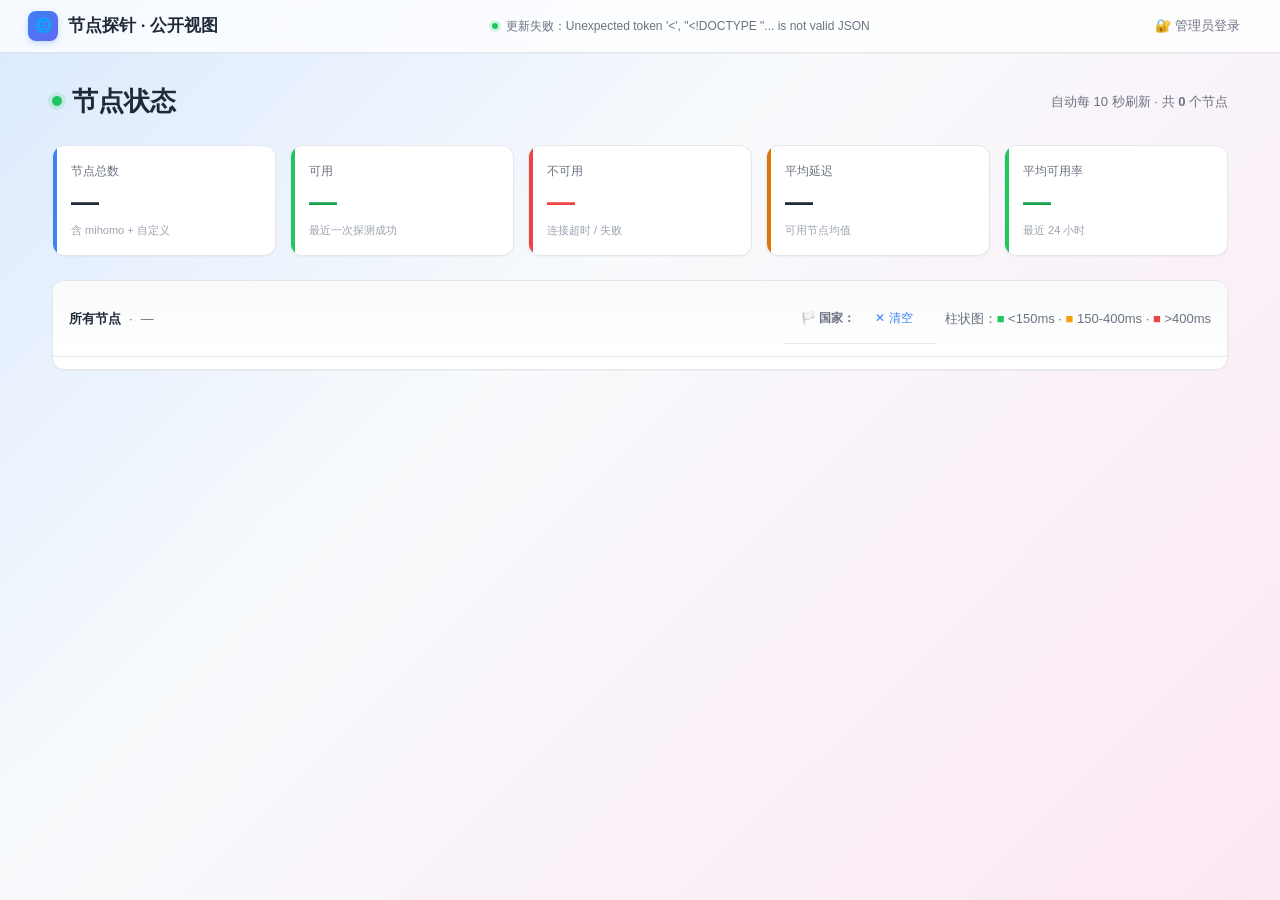
==== backend/static/index.html @ 4c50fe0b "Initial commit: 节点探针 Dashboard v0.1.0 基于 daitcl/mihomo 的 External Controller API 构建的节点稳定性持续 探测 + 历史聚" ====
<!DOCTYPE html>
<html lang="zh">
<head>
  <meta charset="UTF-8">
  <meta name="viewport" content="width=device-width, initial-scale=1.0">
  <title>节点探针 · 公开视图</title>
  <link rel="stylesheet" href="styles.css">
  <style>
    /* ====== 顶部条健康点 ====== */
    .health-dot {
      display: inline-block; width: 10px; height: 10px;
      border-radius: 50%; background: var(--green);
      box-shadow: 0 0 0 4px rgba(34,197,94,.15);
      animation: pulse 2s ease-in-out infinite;
      margin-right: 8px; vertical-align: middle;
    }
    @keyframes pulse {
      0%, 100% { box-shadow: 0 0 0 4px rgba(34,197,94,.15); }
      50% { box-shadow: 0 0 0 8px rgba(34,197,94,.05); }
    }

    /* ====== 主容器 ====== */
    .probe-page {
      max-width: 1240px; margin: 0 auto; padding: 0 32px 48px;
    }

    .page-hero {
      display: flex; align-items: baseline; justify-content: space-between;
      padding: 28px 0 16px; gap: 16px;
    }
    .page-hero h1 {
      margin: 0; font-size: 26px; font-weight: 700; color: var(--text);
      display: flex; align-items: center; gap: 10px;
    }
    .page-hero h1 .health-dot { margin: 0; }
    .page-hero .meta { color: var(--muted); font-size: 13px; }

    /* ====== 统计区 ====== */
    .probe-stats {
      display: grid;
      grid-template-columns: repeat(5, 1fr);
      gap: 14px; margin: 8px 0 24px;
    }
    .probe-stat {
      background: var(--panel);
      border: 1px solid var(--border);
      border-radius: 12px; padding: 16px 18px;
      box-shadow: var(--shadow-sm);
      position: relative; overflow: hidden;
    }
    .probe-stat::before {
      content: ''; position: absolute; left: 0; top: 0; bottom: 0;
      width: 4px; background: var(--blue);
    }
    .probe-stat.good::before { background: var(--green); }
    .probe-stat.bad::before  { background: var(--red); }
    .probe-stat.warn::before { background: var(--yellow); }
    .probe-stat .label {
      color: var(--muted); font-size: 12px; margin-bottom: 6px;
    }
    .probe-stat .value {
      font-size: 28px; font-weight: 700; color: var(--text);
      font-variant-numeric: tabular-nums; line-height: 1.1;
    }
    .probe-stat .value.good { color: var(--green-2); }
    .probe-stat .value.bad  { color: var(--red); }
    .probe-stat .value.warn { color: var(--yellow-2); }
    .probe-stat .sub {
      color: var(--muted-2); font-size: 11px; margin-top: 4px;
    }

    /* ====== 节点列表 ====== */
    .probe-card {
      background: var(--panel);
      border: 1px solid var(--border);
      border-radius: 12px;
      box-shadow: var(--shadow-sm);
      overflow: hidden;
    }
    .probe-toolbar {
      display: flex; align-items: center; gap: 8px;
      padding: 12px 16px;
      border-bottom: 1px solid var(--border);
      background: linear-gradient(180deg, #f9fafb 0%, #ffffff 100%);
      font-size: 13px; color: var(--muted);
    }
    .probe-toolbar strong { color: var(--text); font-weight: 600; }
    .probe-toolbar .spacer { flex: 1; }

    .probe-list-rows {
      padding: 6px;
    }

    .probe-row {
      display: flex; align-items: center; gap: 14px;
      padding: 12px 14px;
      border-radius: 8px;
      margin-bottom: 4px;
      transition: background .15s, transform .15s;
      cursor: default;
    }
    .probe-row:hover { background: #f9fafb; }
    .probe-row:last-child { margin-bottom: 0; }

    .probe-row .name-cell {
      flex: 0 0 320px; min-width: 0;
      display: flex; flex-direction: column; gap: 2px;
    }
    .probe-row .name-cell .main {
      font-size: 14px; font-weight: 600; color: var(--text);
      white-space: nowrap; overflow: hidden; text-overflow: ellipsis;
    }
    .probe-row .name-cell .sub {
      font-size: 11px; color: var(--muted);
      white-space: nowrap; overflow: hidden; text-overflow: ellipsis;
    }
    .probe-row .name-cell .sub .avail {
      color: var(--green-2); font-weight: 600;
    }
    .probe-row .name-cell .sub .avail.low {
      color: var(--red); font-weight: 600;
    }
    .probe-row .name-cell .sub .src {
      color: var(--blue-2);
    }

    .probe-row .type-chip {
      flex: 0 0 auto;
      padding: 2px 10px; border-radius: 10px;
      font-size: 11px; font-weight: 700;
      letter-spacing: .3px;
      background: var(--blue-light); color: var(--blue-2);
    }
    .probe-row .type-chip.proto-direct    { background: #f3f4f6; color: #374151; }
    .probe-row .type-chip.proto-anytls    { background: #cffafe; color: #155e75; }
    .probe-row .type-chip.proto-trojan   { background: #fed7aa; color: #c2410c; }
    .probe-row .type-chip.proto-vless    { background: #dbeafe; color: #1d4ed8; }
    .probe-row .type-chip.proto-vmess    { background: #fce7f3; color: #be185d; }
    .probe-row .type-chip.proto-ss       { background: #ede9fe; color: #6d28d9; }
    .probe-row .type-chip.proto-hysteria2{ background: #d1fae5; color: #047857; }

    .probe-row .bars {
      flex: 1; min-width: 200px; max-width: 380px;
      display: flex; align-items: center; gap: 2px;
      height: 32px;
    }
    .probe-row .bar {
      width: 5px; min-height: 3px; border-radius: 1px;
      transition: background .2s;
    }
    .probe-row .bar.good    { background: #22c55e; }
    .probe-row .bar.warn    { background: #f59e0b; }
    .probe-row .bar.bad     { background: #ef4444; }
    .probe-row .bar.unknown { background: #d1d5db; }
    .probe-row .bar.miss    { background: transparent; border: 1px dashed #e5e7eb; }

    .probe-row .delay {
      flex: 0 0 110px;
      font-size: 22px; font-weight: 700; text-align: right;
      font-variant-numeric: tabular-nums;
    }
    .probe-row .delay.good { color: var(--green-2); }
    .probe-row .delay.warn { color: #f59e0b; }
    .probe-row .delay.bad  { color: var(--red); }
    .probe-row .delay.muted { color: var(--muted); font-size: 14px; }

    /* ===== 国家筛选（全部展开式） ===== */
    .country-filter {
      display: flex; flex-wrap: wrap; align-items: center; gap: 8px;
      padding: 12px 16px;
      border-bottom: 1px solid var(--border);
      background: linear-gradient(180deg, #f9fafb 0%, #ffffff 100%);
    }
    .country-filter .label {
      color: var(--muted); font-size: 12px; font-weight: 600;
      margin-right: 4px;
    }
    .country-filter .clear {
      color: var(--blue); font-size: 12px; cursor: pointer;
      padding: 4px 8px; border-radius: 6px;
    }
    .country-filter .clear:hover { background: var(--blue-light); }
    .country-chip {
      display: inline-flex; align-items: center; gap: 6px;
      padding: 5px 12px; border-radius: 16px;
      background: var(--panel); border: 1px solid var(--border);
      cursor: pointer; font-size: 13px; color: var(--text);
      transition: all .12s; user-select: none;
    }
    .country-chip:hover { border-color: var(--blue); }
    .country-chip.selected {
      background: var(--blue); color: #fff; border-color: var(--blue);
      font-weight: 600;
    }
    .country-chip .check {
      width: 14px; height: 14px; border-radius: 50%;
      border: 2px solid var(--border-strong);
      display: flex; align-items: center; justify-content: center;
      font-size: 9px; color: transparent;
      transition: all .12s;
    }
    .country-chip.selected .check {
      border-color: #fff; background: rgba(255,255,255,.25); color: #fff;
    }
    .country-chip .count {
      background: rgba(0,0,0,.06); border-radius: 10px;
      padding: 0 6px; font-size: 11px; font-weight: 600;
      line-height: 16px; min-width: 18px; text-align: center;
    }
    .country-chip.selected .count {
      background: rgba(255,255,255,.25); color: #fff;
    }
  </style>
</head>
<body>
  <header class="topbar">
    <h1><span class="logo">🌐</span>节点探针 · 公开视图</h1>
    <div class="meta">
      <span class="live-dot"></span>
      <span id="lastUpdate">—</span>
    </div>
    <nav>
      <a href="/admin/login">🔐 管理员登录</a>
    </nav>
  </header>

  <div class="probe-page">
    <div class="page-hero">
      <h1><span class="health-dot"></span>节点状态</h1>
      <div class="meta">
        自动每 10 秒刷新 · 共 <strong id="totalCount">0</strong> 个节点
      </div>
    </div>

    <section class="probe-stats">
      <div class="probe-stat"><div class="label">节点总数</div><div class="value" id="statTotal">—</div><div class="sub">含 mihomo + 自定义</div></div>
      <div class="probe-stat good"><div class="label">可用</div><div class="value good" id="statUp">—</div><div class="sub">最近一次探测成功</div></div>
      <div class="probe-stat bad"><div class="label">不可用</div><div class="value bad" id="statDown">—</div><div class="sub">连接超时 / 失败</div></div>
      <div class="probe-stat warn"><div class="label">平均延迟</div><div class="value" id="statAvg">—</div><div class="sub">可用节点均值</div></div>
      <div class="probe-stat good"><div class="label">平均可用率</div><div class="value good" id="statAvail">—</div><div class="sub">最近 24 小时</div></div>
    </section>

    <div class="probe-card">
      <div class="probe-toolbar">
        <strong>所有节点</strong>
        <span>·</span>
        <span id="probeToolbarMeta">—</span>
        <span class="spacer"></span>
        <div class="country-filter" id="countryFilter">
          <span class="label">🏳️ 国家：</span>
          <span class="clear" id="countryClear">✕ 清空</span>
          <!-- chip 列表由 JS 渲染 -->
        </div>
        <span class="meta" id="probeLegend">柱状图：<span style="color:#22c55e">■</span> &lt;150ms · <span style="color:#f59e0b">■</span> 150-400ms · <span style="color:#ef4444">■</span> &gt;400ms</span>
      </div>
      <div class="probe-list-rows" id="probeList">
        <!-- 动态渲染 -->
      </div>
    </div>
  </div>

  <script src="app.js"></script>
  <script>
    function escapeHtml(s) {
      return String(s ?? "").replace(/[&<>"]/g, ch => ({"&":"&amp;","<":"&lt;",">":"&gt;","\"":"&quot;"}[ch]));
    }

    // ISO 3166-1 alpha-2 → Unicode flag emoji（🇭🇰 香港、🇯🇵 日本 等）
    function flagForCountry(code) {
      if (!code || code.length !== 2) return null;
      const A = 0x1F1E6;
      const a = 'A'.charCodeAt(0);
      const c0 = code.charCodeAt(0);
      const c1 = code.charCodeAt(1);
      if (c0 < 65 || c0 > 90 || c1 < 65 || c1 > 90) return null;
      return String.fromCodePoint(A + c0 - a, A + c1 - a);
    }
    // 检测节点名开头是否已经有 flag（Regional Indicator Symbol 对）
    function hasLeadingFlag(name) {
      if (!name) return false;
      return /^[\u{1F1E6}-\u{1F1FF}]{2}/u.test(name);
    }
    // 节点名前补国旗：已有 emoji 不重复，无就用 country
    function prependFlag(name, country) {
      if (hasLeadingFlag(name)) return name;
      const f = flagForCountry(country);
      return f ? `${f} ${name}` : name;
    }

    // 根据延迟返回颜色类
    function delayColor(ms) {
      if (ms == null) return 'muted';
      if (ms < 150) return 'good';
      if (ms < 400) return 'warn';
      return 'bad';
    }

    function colorForBar(ms) {
      if (ms == null) return 'unknown';
      if (ms < 150) return 'good';
      if (ms < 400) return 'warn';
      return 'bad';
    }

    // 高度按延迟动态：把 0~1500ms 映射到 4~32px
    function heightForBar(ms) {
      if (ms == null) return 4;
      const max = 1500;
      const pct = Math.min(ms, max) / max;
      return Math.max(4, Math.round(4 + pct * 28));
    }

    function renderBars(delays) {
      // 固定 30 根柱子，没有数据用 miss 表示
      const slots = 30;
      const recent = (delays || []).slice(-slots);
      const padLeft = slots - recent.length;
      const html = [];
      for (let i = 0; i < padLeft; i++) {
        html.push(`<span class="bar miss" style="height:4px"></span>`);
      }
      for (const d of recent) {
        const cls = colorForBar(d);
        const h = heightForBar(d);
        html.push(`<span class="bar ${cls}" style="height:${h}px" title="${d}ms"></span>`);
      }
      return html.join('');
    }

    function renderProbeRow(p) {
      const c = delayColor(p.delay);
      const probeSource = p.source === 'custom' ? '自定义' : 'master';
      const a = p.availability_24h;
      let availHtml = '未探测';
      if (a != null) {
        const pct = (a * 100).toFixed(0);
        const cls = a >= 0.9 ? 'avail' : a >= 0.5 ? '' : 'avail low';
        availHtml = `<span class="${cls}">可用率 ${pct}%</span>`;
      }
      const typeClass = `proto-${(p.type || 'other').toLowerCase()}`;
      const delayText = p.delay != null ? `${p.delay} ms` : '—';
      const displayName = prependFlag(p.name, p.country);
      return `
        <div class="probe-row">
          <div class="name-cell">
            <div class="main">${escapeHtml(displayName)}</div>
            <div class="sub"><span class="src">${escapeHtml(probeSource)}</span> · ${availHtml}</div>
          </div>
          <span class="type-chip ${typeClass}">${escapeHtml((p.type || '—').toLowerCase())}</span>
          <div class="bars">${renderBars(p.recent_delays || [])}</div>
          <div class="delay ${c}">${delayText}</div>
        </div>
      `;
    }

    // ===== 国家代码 → 中文名 + 旗帜 =====
    const COUNTRY_DISPLAY = {
      HK: '🇭🇰 香港', JP: '🇯🇵 日本', US: '🇺🇸 美国', SG: '🇸🇬 新加坡',
      TW: '🇹🇼 台湾', KR: '🇰🇷 韩国', GB: '🇬🇧 英国', DE: '🇩🇪 德国',
      AU: '🇦🇺 澳大利亚', CA: '🇨🇦 加拿大', RU: '🇷🇺 俄罗斯', IN: '🇮🇳 印度',
      BR: '🇧🇷 巴西', MY: '🇲🇾 马来西亚', TH: '🇹🇭 泰国', VN: '🇻🇳 越南',
      PH: '🇵🇭 菲律宾', ID: '🇮🇩 印尼', TR: '🇹🇷 土耳其', AE: '🇦🇪 阿联酋',
      FR: '🇫🇷 法国', IT: '🇮🇹 意大利', ES: '🇪🇸 西班牙', NL: '🇳🇱 荷兰',
      CN: '🇨🇳 中国',
    };
    let selectedCountries = new Set();
    let lastItems = [];

    function renderCountryChips() {
      const counts = {};
      lastItems.forEach(x => { if (x.country) counts[x.country] = (counts[x.country] || 0) + 1; });
      const sorted = Object.keys(counts).sort((a, b) => counts[b] - counts[a]);
      const el = document.getElementById('countryFilter');
      // 保留 label + clear
      el.innerHTML = '<span class="label">🏳️ 国家：</span>' +
        '<span class="clear" id="countryClear">✕ 清空</span>' +
        sorted.map(c => {
          const label = COUNTRY_DISPLAY[c] || c;
          const on = selectedCountries.has(c);
          return `<span class="country-chip ${on ? 'selected' : ''}" data-code="${escapeHtml(c)}">
            <span class="check">✓</span>
            <span>${label}</span>
            <span class="count">${counts[c]}</span>
          </span>`;
        }).join('');
      el.querySelectorAll('.country-chip').forEach(chip => {
        chip.onclick = () => {
          const code = chip.dataset.code;
          if (selectedCountries.has(code)) selectedCountries.delete(code);
          else selectedCountries.add(code);
          renderCountryChips();
          applyFilter();
        };
      });
      el.querySelector('#countryClear').onclick = () => {
        selectedCountries.clear();
        renderCountryChips();
        applyFilter();
      };
    }

    function applyFilter() {
      const items = selectedCountries.size > 0
        ? lastItems.filter(x => selectedCountries.has(x.country))
        : lastItems;
      renderStats(items);
      renderList(items);
      // 更新工具栏副标题
      const up = items.filter(x => x.status === 'up').length;
      const down = items.length - up;
      const probeOk = items.filter(x => x.recent_delays && x.recent_delays.length).length;
      document.getElementById('probeToolbarMeta').textContent =
        `${up} 可用 · ${down} 不可用 · ${probeOk} 正在被探针`;
    }

    function renderStats(items) {
      const total = items.length;
      const up = items.filter(x => x.status === 'up').length;
      const down = total - up;
      const delays = items.filter(x => x.delay != null).map(x => x.delay);
      const avg = delays.length ? Math.round(delays.reduce((a,b)=>a+b,0) / delays.length) : 0;
      const availItems = items.filter(x => x.availability_24h != null);
      const avgAvail = availItems.length
        ? (availItems.reduce((s,x) => s + x.availability_24h, 0) / availItems.length * 100).toFixed(0) + '%'
        : '—';
      document.getElementById('statTotal').textContent = total;
      document.getElementById('statUp').textContent = up;
      document.getElementById('statDown').textContent = down;
      document.getElementById('statAvg').textContent = avg ? avg + ' ms' : '—';
      document.getElementById('statAvail').textContent = avgAvail;
    }

    function renderList(items) {
      const sorted = items.slice().sort((a, b) => {
        if (a.delay == null && b.delay == null) return 0;
        if (a.delay == null) return 1;
        if (b.delay == null) return -1;
        return a.delay - b.delay;
      });
      document.getElementById('probeList').innerHTML = sorted.map(renderProbeRow).join('');
    }

    async function tick() {
      try {
        const items = await fetch('/api/public/proxies').then(r => r.json());
        lastItems = items;
        renderCountryChips();
        applyFilter();
        document.getElementById('totalCount').textContent = items.length;
        document.getElementById('lastUpdate').textContent =
          '更新于 ' + new Date().toLocaleTimeString();
      } catch (e) {
        console.error(e);
        document.getElementById('lastUpdate').textContent = '更新失败：' + e.message;
      }
    }

    tick();
    setInterval(tick, 10_000);
  </script>
</body>
</html>
---- backend/static/styles.css ----
/* ============================================================
   浅色主题 (参考 v2board/sspanel 风格)
   ============================================================ */
:root {
  --bg: #f5f7fa;
  --bg-gradient: linear-gradient(135deg, #dbeafe 0%, #f8fafc 40%, #fce7f3 100%);
  --panel: #ffffff;
  --panel-2: #f9fafb;
  --panel-3: #f3f4f6;
  --border: #e5e7eb;
  --border-strong: #d1d5db;
  --text: #1f2937;
  --text-2: #374151;
  --muted: #6b7280;
  --muted-2: #9ca3af;
  --blue: #3b82f6;
  --blue-2: #2563eb;
  --blue-light: #dbeafe;
  --green: #22c55e;
  --green-2: #16a34a;
  --green-light: #d1fae5;
  --red: #ef4444;
  --red-2: #dc2626;
  --red-light: #fee2e2;
  --yellow: #d97706;
  --yellow-2: #b45309;
  --yellow-light: #fef3c7;
  --purple: #8b5cf6;
  --purple-light: #ede9fe;
  --orange: #f97316;
  --orange-light: #fed7aa;
  --shadow-sm: 0 1px 2px rgba(0,0,0,.04);
  --shadow: 0 4px 12px rgba(15, 23, 42, .06);
  --shadow-lg: 0 10px 30px rgba(15, 23, 42, .10);
}

* { box-sizing: border-box; }
html, body {
  margin: 0; padding: 0;
  font-family: -apple-system, BlinkMacSystemFont, "Segoe UI", "PingFang SC", "Microsoft YaHei", sans-serif;
  background: var(--bg-gradient);
  background-attachment: fixed;
  color: var(--text);
  font-size: 14px;
  line-height: 1.55;
}

a { color: var(--blue); text-decoration: none; }
a:hover { text-decoration: underline; }

/* ===== 顶部条（美化） ===== */
header.topbar {
  display: flex; align-items: center; justify-content: space-between;
  padding: 10px 28px; gap: 16px;
  background: rgba(255,255,255,.75);
  border-bottom: 1px solid var(--border);
  backdrop-filter: blur(20px); -webkit-backdrop-filter: blur(20px);
  box-shadow: 0 1px 0 rgba(15, 23, 42, .04);
  position: sticky; top: 0; z-index: 50;
}
header.topbar h1 {
  margin: 0; font-size: 17px; font-weight: 600; color: var(--text);
  display: flex; align-items: center; gap: 10px;
}
header.topbar h1 .logo {
  display: inline-flex; align-items: center; justify-content: center;
  width: 30px; height: 30px; border-radius: 8px;
  background: linear-gradient(135deg, #3b82f6, #6366f1);
  color: #fff; font-size: 14px;
  box-shadow: 0 2px 6px rgba(59,130,246,.3);
}
header.topbar .meta {
  color: var(--muted); font-size: 12px;
  display: flex; align-items: center; gap: 8px;
}
header.topbar .meta .live-dot {
  width: 6px; height: 6px; border-radius: 50%;
  background: var(--green);
  box-shadow: 0 0 0 3px rgba(34,197,94,.18);
  animation: pulse 2s ease-in-out infinite;
}
header.topbar nav {
  display: flex; gap: 4px; align-items: center;
}
header.topbar nav a {
  display: inline-flex; align-items: center; gap: 6px;
  padding: 6px 12px; border-radius: 8px;
  color: var(--muted); font-size: 13px; font-weight: 500;
  text-decoration: none !important;
  transition: all .15s;
}
header.topbar nav a:hover {
  background: var(--blue-light);
  color: var(--blue-2);
}
header.topbar nav a.logout {
  color: var(--red);
}
header.topbar nav a.logout:hover {
  background: var(--red-light);
  color: var(--red-2);
}
header.topbar nav .divider {
  width: 1px; height: 18px; background: var(--border);
  margin: 0 4px;
}

/* ===== 页面标题区 ===== */
.page-header {
  padding: 24px 32px 0;
}
.page-header h1 {
  font-size: 28px; font-weight: 700; margin: 0 0 6px;
  color: var(--text);
}
.page-header .desc {
  margin: 0; color: var(--muted); font-size: 14px;
}

/* ===== 折叠面板 ===== */
details.panel {
  background: var(--panel);
  border: 1px solid var(--border);
  border-radius: 10px;
  margin: 16px 32px;
  box-shadow: var(--shadow-sm);
}
details.panel > summary {
  list-style: none;
  cursor: pointer;
  padding: 14px 20px;
  font-size: 15px; font-weight: 600; color: var(--text);
  display: flex; align-items: center; justify-content: space-between;
  user-select: none;
}
details.panel > summary::-webkit-details-marker { display: none; }
details.panel > summary::after {
  content: "▾"; color: var(--muted); transition: transform .2s;
}
details.panel[open] > summary::after { transform: rotate(180deg); }
details.panel > .panel-body { padding: 4px 20px 20px; }

/* ===== Tab 切换 ===== */
.tabs {
  display: flex; gap: 8px; margin-bottom: 16px;
  border-bottom: 1px solid var(--border); padding-bottom: 0;
}
.tab {
  background: transparent; border: none; color: var(--muted);
  padding: 10px 18px; cursor: pointer;
  border-bottom: 2px solid transparent;
  font-size: 14px;
}
.tab:hover { color: var(--text); }
.tab.active {
  color: var(--blue); border-bottom-color: var(--blue);
  font-weight: 500;
}
.tab-pane { display: none; }
.tab-pane.active { display: block; }

/* ===== 统计卡片（浅色） ===== */
.stats {
  display: flex; gap: 12px; flex-wrap: wrap;
  margin: 16px 32px;
}
.stat {
  background: var(--panel); border: 1px solid var(--border);
  border-radius: 10px; padding: 14px 20px; min-width: 140px;
  box-shadow: var(--shadow-sm);
}
.stat .label { color: var(--muted); font-size: 12px; }
.stat .value { font-size: 24px; font-weight: 700; margin-top: 4px; color: var(--text); }
.stat .value.good { color: var(--green-2); }
.stat .value.warn { color: var(--yellow-2); }
.stat .value.bad { color: var(--red-2); }

/* ===== 按钮（美化） ===== */
.btn {
  display: inline-flex; align-items: center; gap: 6px;
  background: var(--panel); color: var(--text);
  border: 1px solid var(--border);
  border-radius: 8px; padding: 7px 14px;
  cursor: pointer; font-size: 13px; font-weight: 500;
  transition: all .15s;
  box-shadow: 0 1px 2px rgba(15,23,42,.04);
}
.btn:hover { border-color: var(--blue); color: var(--blue); box-shadow: 0 2px 8px rgba(59,130,246,.12); }
.btn:active { transform: translateY(1px); }
.btn .ico { font-size: 14px; line-height: 1; }

.btn.primary { background: linear-gradient(135deg, #3b82f6, #2563eb); color: #fff; border-color: transparent; box-shadow: 0 2px 6px rgba(59,130,246,.3); }
.btn.primary:hover { background: linear-gradient(135deg, #2563eb, #1d4ed8); color: #fff; box-shadow: 0 4px 12px rgba(59,130,246,.4); }

.btn.purple { background: linear-gradient(135deg, #8b5cf6, #7c3aed); color: #fff; border-color: transparent; box-shadow: 0 2px 6px rgba(139,92,246,.3); }
.btn.purple:hover { background: linear-gradient(135deg, #7c3aed, #6d28d9); color: #fff; box-shadow: 0 4px 12px rgba(139,92,246,.4); }

.btn.subtle { background: var(--panel-2); color: var(--muted); border-color: var(--border); box-shadow: none; }
.btn.subtle:hover { color: var(--text); border-color: var(--border-strong); background: var(--panel); box-shadow: 0 2px 8px rgba(15,23,42,.08); }

.btn.success { background: linear-gradient(135deg, #10b981, #059669); color: #fff; border-color: transparent; box-shadow: 0 2px 6px rgba(16,185,129,.3); }
.btn.success:hover { background: linear-gradient(135deg, #059669, #047857); color: #fff; }

.btn.warn { background: linear-gradient(135deg, #f59e0b, #d97706); color: #fff; border-color: transparent; box-shadow: 0 2px 6px rgba(245,158,11,.3); }
.btn.warn:hover { background: linear-gradient(135deg, #d97706, #b45309); color: #fff; }

.btn.danger { background: linear-gradient(135deg, #ef4444, #dc2626); color: #fff; border-color: transparent; box-shadow: 0 2px 6px rgba(239,68,68,.3); }
.btn.danger:hover { background: linear-gradient(135deg, #dc2626, #b91c1c); color: #fff; box-shadow: 0 4px 12px rgba(239,68,68,.4); }

.btn.ghost { background: transparent; border: 1px solid transparent; color: var(--muted); box-shadow: none; }
.btn.ghost:hover { color: var(--blue); box-shadow: none; }

/* ===== 表单 ===== */
.form-row { margin-bottom: 14px; }
.form-row label {
  display: block; margin-bottom: 6px;
  color: var(--text-2); font-size: 13px; font-weight: 500;
}
.form-row input[type=text],
.form-row input[type=number],
.form-row input[type=time],
.form-row input[type=password],
.form-row textarea,
.form-row select {
  width: 100%; padding: 9px 12px;
  background: var(--panel); color: var(--text);
  border: 1px solid var(--border); border-radius: 8px;
  outline: none; font-size: 13px; font-family: inherit;
  transition: border-color .15s, box-shadow .15s, background .15s;
}
.form-row input:hover, .form-row textarea:hover, .form-row select:hover { border-color: var(--border-strong); }
.form-row input:focus, .form-row textarea:focus, .form-row select:focus {
  border-color: var(--blue); box-shadow: 0 0 0 3px rgba(59,130,246,.12);
  background: #fff;
}
.form-row textarea { resize: vertical; min-height: 70px; }
.form-row .help { color: var(--muted); font-size: 12px; margin-top: 4px; }

/* 启用开关（精致版） */
/* ===== 开关行（一行：开关 + label） ===== */
.switch-row {
  display: flex; align-items: center; gap: 10px;
  padding: 8px 0; font-size: 13px; color: var(--text-2);
}
.switch-row label { cursor: pointer; user-select: none; margin: 0; }

/* ===== 开关卡片（蓝底突出） ===== */
.switch-card {
  display: flex; align-items: center; justify-content: space-between;
  padding: 14px 16px; background: linear-gradient(135deg, #dbeafe 0%, #eff6ff 100%);
  border: 1px solid #bfdbfe;
  border-radius: 10px; margin: 8px 0;
}
.switch-card-title { font-weight: 600; color: var(--text); font-size: 14px; }
.switch-card-help { color: var(--muted); font-size: 12px; margin-top: 2px; }

input[type=checkbox] {
  appearance: none; -webkit-appearance: none;
  display: inline-block !important;
  width: 40px !important; height: 22px;
  flex: 0 0 40px;
  background: var(--panel-3); border-radius: 11px;
  position: relative; cursor: pointer; transition: background .2s;
  margin: 0; vertical-align: middle;
}
input[type=checkbox]::after {
  content: ''; position: absolute;
  width: 18px; height: 18px; border-radius: 50%;
  background: #fff; top: 2px; left: 2px;
  transition: left .2s;
  box-shadow: 0 1px 3px rgba(0,0,0,.25);
}
input[type=checkbox]:checked {
  background: linear-gradient(135deg, #3b82f6, #2563eb);
  box-shadow: 0 2px 6px rgba(59,130,246,.3);
}
input[type=checkbox]:checked::after {
  left: 20px;
}
/* 让启用类 label 横排 */
.form-row.switch {
  display: flex; align-items: center; gap: 12px; padding: 4px 0;
}
.form-row.switch label {
  margin-bottom: 0; cursor: pointer; user-select: none;
}

/* ===== 折叠警告条 ===== */
.warning-bar {
  background: var(--red-light); color: var(--red-2);
  padding: 10px 32px; border-radius: 0;
  border-top: 1px solid #fecaca;
  border-bottom: 1px solid #fecaca;
  font-size: 13px; margin: 12px 0 0;
}

/* ===== 操作图标（已移除区块，样式保留以备复用） ===== */
.op-grid { display: none; }

/* ===== 节点列表头 ===== */
.node-list-header {
  margin: 0;
  padding: 16px 32px 0;
  display: flex; align-items: center; justify-content: space-between; gap: 16px;
  flex-wrap: wrap;
}
.node-list-header h2 { margin: 0; font-size: 16px; font-weight: 600; }
.node-list-header .range { color: var(--muted); font-size: 13px; }

/* ===== 筛选区（tab 按钮组） ===== */
.filter-section {
  margin: 12px 32px 0;
  display: flex; flex-direction: column; gap: 12px;
}
.filter-label { color: var(--text-2); font-size: 13px; font-weight: 500; }
.filter-tabs {
  display: flex; gap: 8px; flex-wrap: wrap;
}
.filter-tab {
  background: var(--panel); border: 1px solid var(--border);
  border-radius: 18px; padding: 5px 14px;
  font-size: 13px; cursor: pointer; color: var(--text);
  transition: all .15s;
}
.filter-tab:hover { border-color: var(--blue); }
.filter-tab.active {
  background: var(--blue); color: #fff; border-color: var(--blue);
}

/* ===== 警告条 + 操作图标（fluid 铺满） ===== */
.warning-bar {
  background: var(--red-light); color: var(--red-2);
  padding: 10px 32px; border-radius: 0;
  border-top: 1px solid #fecaca;
  border-bottom: 1px solid #fecaca;
  font-size: 13px; margin: 12px 0 0;
}
.op-grid {
  display: flex; flex-wrap: wrap; gap: 6px 24px;
  align-items: center;
  padding: 12px 32px;
  margin-bottom: 4px;
}
.op-item {
  display: inline-flex; align-items: center; gap: 8px;
  padding: 4px 8px; border-radius: 6px;
  background: transparent;
  text-decoration: none !important;
  font-size: 13px; line-height: 1.4;
  border: 1px solid transparent;
  transition: background .15s;
  white-space: nowrap;
}
.op-item:hover { background: var(--panel-2); }
.op-item .op-ico { font-size: 18px; line-height: 1; }
.op-item .op-text { color: var(--text-2); }
.op-item.orange .op-ico { color: var(--orange); }
.op-item.orange:hover .op-text { color: var(--orange); }
.op-item.purple .op-ico { color: var(--purple); }
.op-item.purple:hover .op-text { color: var(--purple); }
.op-item.blue .op-ico { color: var(--blue); }
.op-item.blue:hover .op-text { color: var(--blue); }
.op-item.green .op-ico { color: var(--green-2); }
.op-item.green:hover .op-text { color: var(--green-2); }
.op-item.red .op-ico { color: var(--red); }
.op-item.red:hover .op-text { color: var(--red); }

/* ===== 分页 ===== */
.pagination {
  margin: 12px 32px;
  display: flex; align-items: center; gap: 16px;
  color: var(--muted); font-size: 13px;
}
.pagination select {
  background: var(--panel); color: var(--text);
  border: 1px solid var(--border); border-radius: 6px;
  padding: 4px 8px; outline: none;
}
.pagination .pages { display: flex; gap: 4px; margin-left: auto; }
.pagination .pages button {
  background: var(--panel); border: 1px solid var(--border);
  border-radius: 6px; padding: 4px 10px; cursor: pointer;
  color: var(--text);
}
.pagination .pages button.active { background: var(--blue); color: #fff; border-color: var(--blue); }
.pagination .pages button:hover:not(.active) { border-color: var(--blue); color: var(--blue); }

/* ===== 图表 ===== */
.chart-wrap {
  margin: 16px 32px;
}
.chart-wrap > div {
  background: var(--panel); border: 1px solid var(--border);
  border-radius: 10px; padding: 16px; height: 280px;
  box-shadow: var(--shadow-sm);
}

/* ===== 浅色节点表格（铺满） ===== */
table.table-light {
  width: calc(100% - 64px); margin: 0 32px 32px;
  border-collapse: separate; border-spacing: 0;
  background: var(--panel); color: var(--text);
  border: 1px solid var(--border); border-radius: 10px;
  overflow: hidden; box-shadow: var(--shadow-sm);
}
table.table-light thead th {
  background: var(--panel-2); color: var(--muted);
  font-weight: 600; font-size: 12px; letter-spacing: .3px;
  padding: 10px 14px; text-align: left;
  border-bottom: 1px solid var(--border); white-space: nowrap;
}
table.table-light tbody td {
  padding: 10px 14px; border-bottom: 1px solid #f3f4f6;
  vertical-align: middle; color: var(--text);
}
table.table-light tbody tr:last-child td { border-bottom: none; }
table.table-light tbody tr:hover td { background: #f9fafb; cursor: pointer; }
table.table-light td.numeric { font-variant-numeric: tabular-nums; }

/* ===== 协议 chip ===== */
.proto-chip {
  display: inline-block; padding: 2px 10px; border-radius: 10px;
  font-size: 11px; font-weight: 700; letter-spacing: .5px;
  min-width: 50px; text-align: center;
}
.proto-vless       { background: var(--blue-light); color: var(--blue-2); }
.proto-vmess       { background: #fce7f3; color: #be185d; }
.proto-trojan      { background: var(--orange-light); color: var(--orange); }
.proto-ss          { background: var(--purple-light); color: var(--purple); }
.proto-hysteria2   { background: var(--green-light); color: var(--green-2); }
.proto-hy2         { background: var(--green-light); color: var(--green-2); }
.proto-anytls      { background: #cffafe; color: #155e75; }
.proto-snell       { background: var(--yellow-light); color: var(--yellow-2); }
.proto-tuic        { background: #cffafe; color: #155e75; }
.proto-direct      { background: var(--panel-3); color: var(--text-2); }
.proto-other       { background: var(--panel-3); color: var(--muted); }

/* ===== 状态圆点 ===== */
.status-dot {
  display: inline-block; width: 8px; height: 8px; border-radius: 50%;
  margin-right: 6px; vertical-align: middle;
}
.status-dot.up      { background: var(--green); box-shadow: 0 0 6px rgba(34,197,94,.5); }
.status-dot.down    { background: var(--red); box-shadow: 0 0 6px rgba(239,68,68,.5); }
.status-dot.unknown { background: var(--muted-2); }

/* ===== 拖拽手柄 / 操作图标按钮 ===== */
.drag-handle {
  color: #cbd5e1; cursor: grab; font-size: 14px;
  letter-spacing: -2px; user-select: none;
}
.drag-handle:hover { color: var(--muted); }

.icon-btn {
  display: inline-flex; align-items: center; justify-content: center;
  width: 28px; height: 28px; border-radius: 50%;
  background: var(--panel-3); color: var(--muted);
  border: none; cursor: pointer; font-size: 13px;
  margin-right: 4px; transition: background .1s, color .1s;
}
.icon-btn:hover { background: var(--border-strong); color: var(--text); }
.icon-btn.primary { background: var(--blue); color: #fff; }
.icon-btn.primary:hover { background: var(--blue-2); color: #fff; }
.icon-btn.success { background: var(--green-light); color: var(--green-2); }
.icon-btn.success:hover { background: #a7f3d0; color: var(--green-2); }
.icon-btn.warn { background: var(--yellow-light); color: var(--yellow-2); }
.icon-btn.danger { background: transparent; color: var(--red); }
.icon-btn.danger:hover { background: var(--red-light); color: var(--red-2); }
.icon-btn.muted { background: transparent; }

.server-cell {
  font-family: ui-monospace, monospace; font-size: 12px; color: var(--text-2);
  max-width: 220px;
}
.server-cell .net-badge {
  display: inline-block; padding: 0 6px; margin-top: 2px;
  background: var(--panel-3); border-radius: 4px;
  font-size: 10px; color: var(--muted);
}

.tag-check {
  display: inline-flex; align-items: center; justify-content: center;
  width: 22px; height: 22px; border-radius: 4px;
  border: 1px solid var(--border); color: var(--green); font-size: 12px;
}

.note-text { color: var(--muted-2); font-size: 12px; margin-left: 6px; }

/* ===== 标签 chip（多对多） ===== */
.tag-chip {
  display: inline-flex; align-items: center; gap: 4px;
  padding: 2px 8px; border-radius: 10px;
  font-size: 11px; line-height: 1.4;
  border: 1px solid var(--tag-color, var(--border));
  background: color-mix(in srgb, var(--tag-color, #58a6ff) 12%, transparent);
  color: var(--tag-color, var(--text));
  cursor: pointer; user-select: none;
}
.tag-pill {
  display: inline-flex; align-items: center;
  padding: 3px 10px; border-radius: 12px; font-size: 12px;
  border: 1px solid var(--tag-color);
  color: var(--tag-color);
  background: color-mix(in srgb, var(--tag-color) 12%, transparent);
}
.tag-pill.selected { background: var(--tag-color); color: #fff; }
.tag-list { display: flex; flex-wrap: wrap; gap: 4px; align-items: center; }

/* ===== Modal（浅色） ===== */
.modal-mask {
  position: fixed; inset: 0; background: rgba(15, 23, 42, .35);
  display: none; align-items: center; justify-content: center; z-index: 100;
  backdrop-filter: blur(2px);
}
.modal-mask.show { display: flex; }
.modal {
  background: var(--panel); color: var(--text);
  border: 1px solid var(--border);
  border-radius: 12px; padding: 24px; min-width: 360px;
  box-shadow: var(--shadow-lg);
  max-height: 85vh; overflow: auto;
}
.modal.modal-wide { min-width: 720px; max-width: 90vw; }
.modal h2 { margin: 0 0 16px; font-size: 16px; font-weight: 600; color: var(--text); }
.modal h3 { margin: 16px 0 8px; font-size: 14px; font-weight: 600; }
.modal label { display: block; margin-bottom: 14px; color: var(--text-2); font-size: 13px; }
.modal input, .modal textarea, .modal select {
  width: 100%; padding: 8px 10px; margin-top: 4px;
  background: var(--panel); color: var(--text);
  border: 1px solid var(--border); border-radius: 6px;
  font-family: inherit; font-size: 13px;
}
.modal textarea { resize: vertical; min-height: 70px; font-family: ui-monospace, monospace; }
.modal .actions { display: flex; gap: 8px; justify-content: flex-end; margin-top: 16px; }
.modal-footer { border-top: 1px solid var(--border); padding-top: 12px; margin-top: 20px; }
.modal .error { color: var(--red); font-size: 12px; margin-top: 8px; min-height: 16px; }
.modal hr { border: none; border-top: 1px solid var(--border); margin: 16px 0; }
.modal .code-block {
  background: var(--panel-2); border: 1px solid var(--border);
  border-radius: 6px; padding: 10px; font-size: 11px;
  white-space: pre; overflow-x: auto; color: var(--text);
  margin: 8px 0; font-family: ui-monospace, monospace;
}
.modal .meta { color: var(--muted); font-size: 12px; margin: 0 0 12px; }

/* ===== 弹窗里的小工具栏 ===== */
.custom-tabs { display: flex; gap: 4px; margin-bottom: 16px; border-bottom: 1px solid var(--border); }
.custom-tabs .tab-btn {
  background: transparent; border: none; color: var(--muted);
  padding: 8px 14px; cursor: pointer; border-bottom: 2px solid transparent;
  font-size: 13px;
}
.custom-tabs .tab-btn:hover { color: var(--text); }
.custom-tabs .tab-btn.active { color: var(--blue); border-bottom-color: var(--blue); font-weight: 500; }

/* ===== 订阅面板 / 节点列表 ===== */
.sub-row { display: flex; align-items: center; gap: 8px; padding: 10px;
  border: 1px solid var(--border); border-radius: 8px; margin-bottom: 8px;
  background: var(--panel-2); }
.sub-row .sr-name { font-weight: 600; min-width: 110px; }
.sub-row .sr-url { color: var(--muted); font-size: 12px;
  white-space: nowrap; overflow: hidden; text-overflow: ellipsis;
  flex: 1; min-width: 0; }
.sub-row .sr-nodes { color: var(--blue); font-weight: 600; min-width: 60px; text-align: right; }
.sub-row .sr-actions { display: flex; gap: 4px; }
.sub-row .sr-actions button {
  display: inline-flex; align-items: center; justify-content: center;
  width: 30px; height: 30px; border-radius: 8px;
  background: var(--panel); border: 1px solid var(--border);
  color: var(--muted); font-size: 14px; cursor: pointer;
  transition: all .12s;
}
.sub-row .sr-actions button:hover {
  background: var(--blue-light); border-color: var(--blue); color: var(--blue);
}
.sub-row .sr-actions button[title="删除"]:hover {
  background: var(--red-light); border-color: var(--red); color: var(--red);
}

.traffic-bar {
  width: 100px; height: 8px; background: var(--panel-3);
  border-radius: 4px; overflow: hidden; position: relative;
  border: 1px solid var(--border);
}
.traffic-bar .fill {
  position: absolute; left: 0; top: 0; bottom: 0;
  background: var(--blue); transition: width .3s;
}
.traffic-bar .fill.warn { background: var(--yellow); }
.traffic-bar .fill.danger { background: var(--red); }
.traffic-bar .fill.ok { background: var(--green); }

.traffic-cell { display: flex; align-items: center; gap: 6px; min-width: 160px; }
.traffic-cell .pct { font-variant-numeric: tabular-nums; font-size: 12px; min-width: 36px; }

.expire-cell { min-width: 100px; }
.expire-cell.expired { color: var(--red); }
.expire-cell.soon { color: var(--yellow); }

.last-sync-cell { min-width: 130px; font-size: 12px; }
.last-sync-cell.ok { color: var(--green-2); }
.last-sync-cell.fail { color: var(--red); }

.custom-item {
  display: flex; justify-content: space-between; align-items: center;
  padding: 10px; border: 1px solid var(--border); border-radius: 8px;
  margin-bottom: 8px; background: var(--panel-2);
}
.custom-item .ci-name { font-weight: 600; margin-bottom: 4px; }
.custom-item .ci-meta { display: flex; gap: 4px; flex-wrap: wrap; }
.custom-item .ci-test { margin-top: 6px; font-size: 12px; }
.custom-item .ci-actions { display: flex; gap: 4px; }
.custom-item .ci-actions button {
  background: var(--panel); color: var(--text); border: 1px solid var(--border);
  border-radius: 6px; padding: 4px 10px; cursor: pointer; font-size: 12px;
}
.custom-item .ci-actions button:hover { border-color: var(--blue); color: var(--blue); }
.custom-item .ci-actions button.danger:hover { border-color: var(--red); color: var(--red); }

.badge {
  display: inline-block; padding: 1px 6px; border-radius: 4px;
  background: var(--panel-3); border: 1px solid var(--border);
  color: var(--muted); font-size: 11px;
}
.badge-warn { color: var(--yellow-2); border-color: var(--yellow); }

.sub-preview {
  margin-top: 10px; padding: 10px;
  background: var(--panel-2); border: 1px solid var(--border);
  border-radius: 8px; font-size: 12px; max-height: 300px; overflow: auto;
}
.sub-preview ul { margin: 4px 0 0 16px; padding: 0; color: var(--text); }

.tag-bar { display: flex; flex-wrap: wrap; gap: 4px; align-items: center; }
.tag-bar .filter-label { color: var(--muted); font-size: 12px; margin-right: 4px; }
.tag-picker {
  display: flex; flex-wrap: wrap; gap: 6px; padding: 8px 0;
  max-height: 220px; overflow-y: auto;
}

/* ===== 状态色小工具 ===== */
.dot { display: inline-block; width: 8px; height: 8px; border-radius: 50%; margin-right: 6px; }
.dot.up { background: var(--green); }
.dot.down { background: var(--red); }
.dot.unknown { background: var(--muted-2); }

.status-up { color: var(--green-2); }
.status-down { color: var(--red); }
.status-unknown { color: var(--muted); }

/* ===== 通用 grid / card (旧版遗留) ===== */
.grid {
  display: grid;
  grid-template-columns: repeat(auto-fill, minmax(220px, 1fr));
  gap: 12px;
  padding: 0 24px 32px;
}
.card {
  background: var(--panel); border: 1px solid var(--border);
  border-radius: 10px; padding: 14px; position: relative;
  cursor: pointer; transition: transform .1s, border-color .1s;
  box-shadow: var(--shadow-sm);
}
.card:hover { transform: translateY(-2px); border-color: var(--blue); }
.card .name {
  font-size: 13px; font-weight: 600; margin-bottom: 6px;
  white-space: nowrap; overflow: hidden; text-overflow: ellipsis;
  padding-right: 18px;
}
.card .country {
  display: inline-block; padding: 1px 6px; border-radius: 4px;
  background: var(--panel-3); color: var(--muted); font-size: 11px;
  margin-bottom: 6px;
}
.card .delay { font-size: 22px; font-weight: 700; margin: 4px 0; }
.card .delay.good { color: var(--green-2); }
.card .delay.warn { color: var(--yellow-2); }
.card .delay.bad  { color: var(--red-2); }
.card .delay.muted { color: var(--muted); }
.card .group { color: var(--muted); font-size: 12px; }
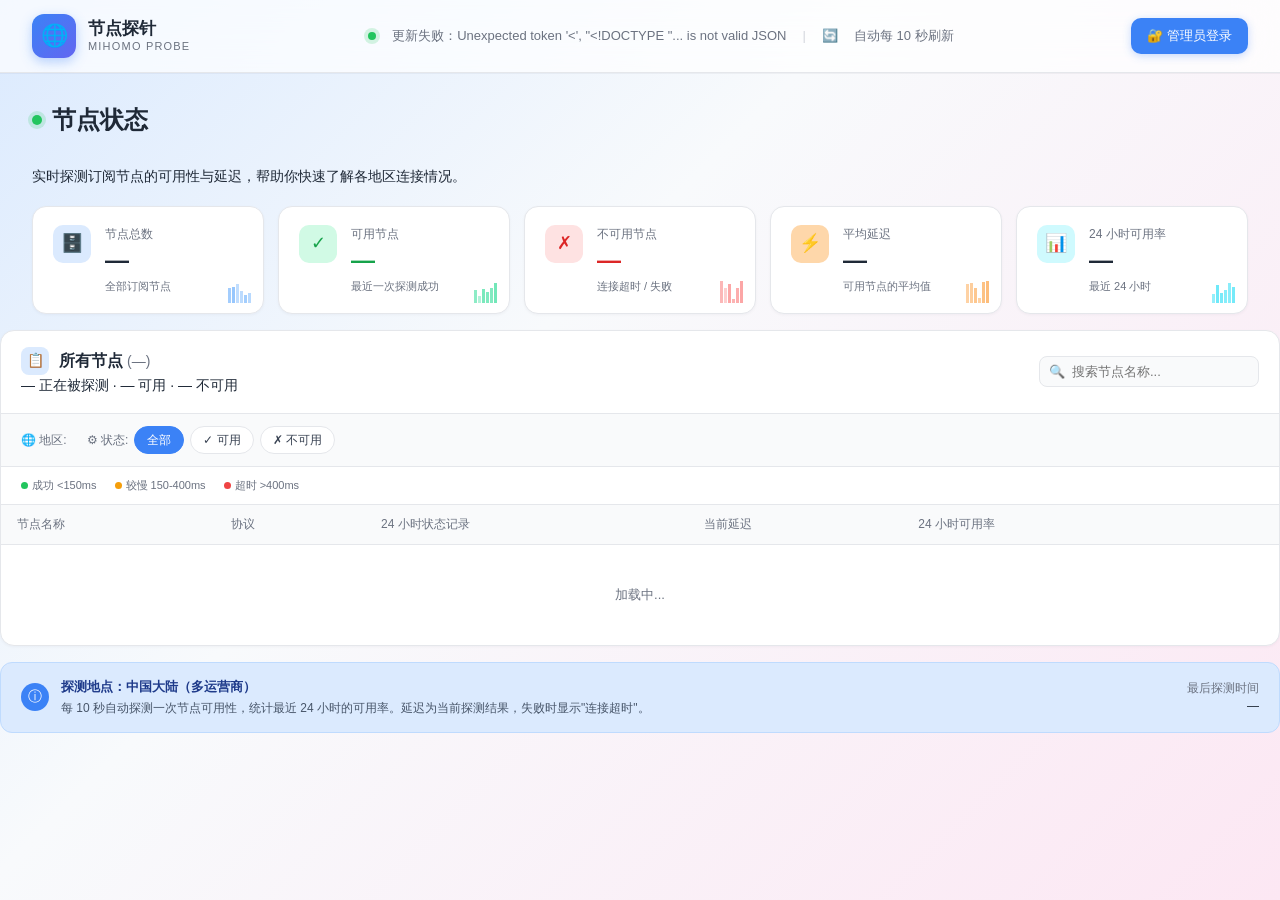
==== commit 7f86fe06: "feat(ui): 公开页按新设计重做 - 顶部条：双行 logo（节点探针 / MIHOMO PROBE）+ 实时点 + 蓝色登录按钮 - 标题区：脉冲点 + 节点状态 + 副标题 - 5 个统计卡" ====
--- a/backend/static/index.html
+++ b/backend/static/index.html
@@ -6,411 +6,604 @@
   <title>节点探针 · 公开视图</title>
   <link rel="stylesheet" href="styles.css">
   <style>
-    /* ====== 顶部条健康点 ====== */
-    .health-dot {
-      display: inline-block; width: 10px; height: 10px;
-      border-radius: 50%; background: var(--green);
-      box-shadow: 0 0 0 4px rgba(34,197,94,.15);
+    /* ====== 顶部条（双行 logo） ====== */
+    header.topbar {
+      display: flex; align-items: center; justify-content: space-between;
+      padding: 14px 32px;
+      background: rgba(255, 255, 255, .7);
+      backdrop-filter: blur(20px); -webkit-backdrop-filter: blur(20px);
+      border-bottom: 1px solid var(--border);
+      position: sticky; top: 0; z-index: 50;
+    }
+    header.topbar .brand { display: flex; align-items: center; gap: 12px; }
+    header.topbar .logo {
+      width: 44px; height: 44px; border-radius: 12px;
+      background: linear-gradient(135deg, #3b82f6, #6366f1);
+      display: inline-flex; align-items: center; justify-content: center;
+      font-size: 22px; color: #fff;
+      box-shadow: 0 4px 12px rgba(59, 130, 246, .35);
+    }
+    header.topbar .brand .text { line-height: 1.2; }
+    header.topbar .brand .title { font-size: 17px; font-weight: 700; color: var(--text); }
+    header.topbar .brand .subtitle { font-size: 11px; color: var(--muted); letter-spacing: 1.2px; }
+
+    header.topbar .center { display: flex; align-items: center; gap: 16px; color: var(--muted); font-size: 13px; }
+    header.topbar .center .live-dot {
+      width: 8px; height: 8px; border-radius: 50%;
+      background: var(--green);
+      box-shadow: 0 0 0 4px rgba(34, 197, 94, .18);
       animation: pulse 2s ease-in-out infinite;
-      margin-right: 8px; vertical-align: middle;
     }
     @keyframes pulse {
-      0%, 100% { box-shadow: 0 0 0 4px rgba(34,197,94,.15); }
-      50% { box-shadow: 0 0 0 8px rgba(34,197,94,.05); }
-    }
-
-    /* ====== 主容器 ====== */
-    .probe-page {
-      max-width: 1240px; margin: 0 auto; padding: 0 32px 48px;
-    }
-
+      0%, 100% { box-shadow: 0 0 0 4px rgba(34, 197, 94, .18); }
+      50% { box-shadow: 0 0 0 8px rgba(34, 197, 94, .06); }
+    }
+    header.topbar .center .divider { color: var(--border-strong); }
+
+    header.topbar .login-btn {
+      display: inline-flex; align-items: center; gap: 6px;
+      padding: 8px 16px; border-radius: 10px;
+      background: var(--blue); color: #fff; font-size: 13px; font-weight: 500;
+      box-shadow: 0 2px 8px rgba(59, 130, 246, .3);
+      transition: background .15s, transform .1s;
+      text-decoration: none;
+    }
+    header.topbar .login-btn:hover { background: var(--blue-2); }
+    header.topbar .login-btn:active { transform: translateY(1px); }
+
+    /* ====== 页面标题区 ====== */
     .page-hero {
-      display: flex; align-items: baseline; justify-content: space-between;
-      padding: 28px 0 16px; gap: 16px;
-    }
-    .page-hero h1 {
-      margin: 0; font-size: 26px; font-weight: 700; color: var(--text);
-      display: flex; align-items: center; gap: 10px;
-    }
-    .page-hero h1 .health-dot { margin: 0; }
-    .page-hero .meta { color: var(--muted); font-size: 13px; }
-
-    /* ====== 统计区 ====== */
-    .probe-stats {
-      display: grid;
-      grid-template-columns: repeat(5, 1fr);
-      gap: 14px; margin: 8px 0 24px;
-    }
-    .probe-stat {
+      max-width: 1400px; margin: 28px auto 0; padding: 0 32px;
+      display: flex; align-items: baseline; gap: 10px;
+    }
+    .page-hero .green-dot {
+      width: 10px; height: 10px; border-radius: 50%;
+      background: var(--green);
+      box-shadow: 0 0 0 4px rgba(34, 197, 94, .18);
+      animation: pulse 2s ease-in-out infinite;
+      align-self: center;
+    }
+    .page-hero h1 { font-size: 24px; font-weight: 700; margin: 0; color: var(--text); }
+    .page-hero .desc { color: var(--muted); font-size: 13px; margin: 6px 0 0 18px; }
+
+    /* ====== 5 个统计卡 ====== */
+    .stat-grid {
+      max-width: 1400px; margin: 18px auto 0; padding: 0 32px;
+      display: grid; grid-template-columns: repeat(5, 1fr);
+      gap: 14px;
+    }
+    .stat-card {
       background: var(--panel);
       border: 1px solid var(--border);
-      border-radius: 12px; padding: 16px 18px;
-      box-shadow: var(--shadow-sm);
+      border-radius: 14px;
+      padding: 18px 20px;
+      box-shadow: 0 1px 3px rgba(15, 23, 42, .04);
+      display: flex; align-items: flex-start; gap: 14px;
       position: relative; overflow: hidden;
     }
-    .probe-stat::before {
-      content: ''; position: absolute; left: 0; top: 0; bottom: 0;
-      width: 4px; background: var(--blue);
-    }
-    .probe-stat.good::before { background: var(--green); }
-    .probe-stat.bad::before  { background: var(--red); }
-    .probe-stat.warn::before { background: var(--yellow); }
-    .probe-stat .label {
-      color: var(--muted); font-size: 12px; margin-bottom: 6px;
-    }
-    .probe-stat .value {
-      font-size: 28px; font-weight: 700; color: var(--text);
-      font-variant-numeric: tabular-nums; line-height: 1.1;
-    }
-    .probe-stat .value.good { color: var(--green-2); }
-    .probe-stat .value.bad  { color: var(--red); }
-    .probe-stat .value.warn { color: var(--yellow-2); }
-    .probe-stat .sub {
-      color: var(--muted-2); font-size: 11px; margin-top: 4px;
-    }
-
-    /* ====== 节点列表 ====== */
-    .probe-card {
+    .stat-card .icon {
+      width: 38px; height: 38px; border-radius: 10px;
+      display: inline-flex; align-items: center; justify-content: center;
+      font-size: 18px; flex: 0 0 38px;
+    }
+    .stat-card .body { flex: 1; min-width: 0; }
+    .stat-card .label { color: var(--muted); font-size: 12px; margin-bottom: 4px; }
+    .stat-card .value { font-size: 24px; font-weight: 700; color: var(--text); line-height: 1.1; }
+    .stat-card .value.good { color: var(--green-2); }
+    .stat-card .value.bad  { color: var(--red-2); }
+    .stat-card .value.warn { color: var(--yellow-2); }
+    .stat-card .sub { color: var(--muted); font-size: 11px; margin-top: 4px; }
+    .stat-card .decoration {
+      position: absolute; right: 12px; bottom: 10px;
+      display: flex; align-items: flex-end; gap: 1px; height: 22px;
+    }
+    .stat-card .decoration span {
+      width: 3px; background: var(--border);
+    }
+    /* 各卡片主题色 */
+    .stat-card.blue .icon { background: var(--blue-light); color: var(--blue-2); }
+    .stat-card.blue .decoration span { background: #93c5fd; }
+    .stat-card.green .icon { background: var(--green-light); color: var(--green-2); }
+    .stat-card.green .decoration span { background: #6ee7b7; }
+    .stat-card.red .icon { background: var(--red-light); color: var(--red-2); }
+    .stat-card.red .decoration span { background: #fca5a5; }
+    .stat-card.orange .icon { background: #fed7aa; color: #c2410c; }
+    .stat-card.orange .decoration span { background: #fdba74; }
+    .stat-card.cyan .icon { background: #cffafe; color: #0e7490; }
+    .stat-card.cyan .decoration span { background: #67e8f9; }
+
+    /* ====== 节点列表卡片 ====== */
+    .node-list-card {
+      max-width: 1400px; margin: 16px auto 0; padding: 0;
       background: var(--panel);
       border: 1px solid var(--border);
+      border-radius: 14px;
+      box-shadow: 0 1px 3px rgba(15, 23, 42, .04);
+      overflow: hidden;
+    }
+    .node-list-header {
+      padding: 16px 20px; display: flex; align-items: center;
+      justify-content: space-between; gap: 16px; flex-wrap: wrap;
+      border-bottom: 1px solid var(--border);
+    }
+    .node-list-title { display: flex; align-items: center; gap: 10px; }
+    .node-list-title .ico {
+      width: 28px; height: 28px; border-radius: 8px;
+      background: var(--blue-light); color: var(--blue-2);
+      display: inline-flex; align-items: center; justify-content: center;
+      font-size: 14px;
+    }
+    .node-list-title h2 { font-size: 16px; font-weight: 600; margin: 0; color: var(--text); }
+    .node-list-title h2 .count { color: var(--muted); font-weight: 500; font-size: 14px; margin-left: 4px; }
+    .node-list-title .desc { font-size: 12px; color: var(--muted); margin-top: 4px; }
+
+    .node-list-controls { display: flex; align-items: center; gap: 12px; flex-wrap: wrap; }
+    .search-box {
+      position: relative;
+    }
+    .search-box input {
+      padding: 7px 12px 7px 32px; width: 220px;
+      background: var(--panel-2); border: 1px solid var(--border); border-radius: 8px;
+      font-size: 13px; outline: none; transition: border-color .15s;
+    }
+    .search-box input:focus { border-color: var(--blue); background: #fff; }
+    .search-box::before {
+      content: '🔍'; position: absolute; left: 10px; top: 50%; transform: translateY(-50%);
+      font-size: 13px; color: var(--muted);
+    }
+
+    .filter-row {
+      padding: 12px 20px;
+      display: flex; align-items: center; gap: 14px; flex-wrap: wrap;
+      border-bottom: 1px solid var(--border);
+      background: var(--panel-2);
+    }
+    .filter-row .filter-group { display: flex; align-items: center; gap: 6px; }
+    .filter-row .label { color: var(--muted); font-size: 12px; }
+    .filter-row .chip {
+      padding: 4px 12px; border-radius: 14px;
+      background: var(--panel); border: 1px solid var(--border);
+      font-size: 12px; color: var(--text-2); cursor: pointer;
+      transition: all .12s; user-select: none;
+    }
+    .filter-row .chip.active { background: var(--blue); color: #fff; border-color: var(--blue); }
+    .filter-row .chip:hover:not(.active) { border-color: var(--blue); }
+
+    .legend {
+      padding: 10px 20px; display: flex; align-items: center; gap: 18px;
+      font-size: 11px; color: var(--muted);
+      border-bottom: 1px solid var(--border);
+    }
+    .legend .dot { display: inline-block; width: 7px; height: 7px; border-radius: 50%; margin-right: 4px; }
+    .legend .dot.ok { background: #22c55e; }
+    .legend .dot.warn { background: #f59e0b; }
+    .legend .dot.bad { background: #ef4444; }
+
+    .probe-table { width: 100%; border-collapse: separate; border-spacing: 0; }
+    .probe-table th {
+      background: var(--panel-2);
+      padding: 10px 16px; text-align: left;
+      font-size: 12px; font-weight: 500; color: var(--muted);
+      border-bottom: 1px solid var(--border);
+    }
+    .probe-table td {
+      padding: 14px 16px; border-bottom: 1px solid #f3f4f6;
+      vertical-align: middle; font-size: 13px; color: var(--text);
+    }
+    .probe-table tr:last-child td { border-bottom: none; }
+    .probe-table tr:hover td { background: #fafbfc; }
+
+    .probe-table .name-cell { min-width: 280px; }
+    .probe-table .name-cell .ico-bg {
+      width: 32px; height: 32px; border-radius: 8px;
+      display: inline-flex; align-items: center; justify-content: center;
+      font-size: 14px; color: #fff; margin-right: 10px;
+      vertical-align: middle; flex: 0 0 32px;
+    }
+    .probe-table .name-cell .ico-bg.proto-vless    { background: linear-gradient(135deg, #3b82f6, #2563eb); }
+    .probe-table .name-cell .ico-bg.proto-anytls   { background: linear-gradient(135deg, #06b6d4, #0e7490); }
+    .probe-table .name-cell .ico-bg.proto-trojan   { background: linear-gradient(135deg, #f97316, #c2410c); }
+    .probe-table .name-cell .ico-bg.proto-vmess    { background: linear-gradient(135deg, #ec4899, #be185d); }
+    .probe-table .name-cell .ico-bg.proto-ss       { background: linear-gradient(135deg, #8b5cf6, #6d28d9); }
+    .probe-table .name-cell .ico-bg.proto-hysteria2{ background: linear-gradient(135deg, #10b981, #047857); }
+    .probe-table .name-cell .ico-bg.proto-direct  { background: linear-gradient(135deg, #6b7280, #374151); }
+    .probe-table .name-cell .ico-bg.proto-other    { background: linear-gradient(135deg, #64748b, #334155); }
+    .probe-table .name-cell .name-text { display: inline-block; vertical-align: middle; }
+    .probe-table .name-cell .name-text .main { font-weight: 600; color: var(--text); }
+    .probe-table .name-cell .name-text .sub { font-size: 11px; color: var(--muted); margin-top: 2px; }
+
+    .probe-table .proto-chip {
+      display: inline-block; padding: 3px 10px; border-radius: 12px;
+      font-size: 11px; font-weight: 600;
+    }
+    .probe-table .proto-chip.proto-vless    { background: #dbeafe; color: #1d4ed8; }
+    .probe-table .proto-chip.proto-anytls   { background: #cffafe; color: #0e7490; }
+    .probe-table .proto-chip.proto-trojan   { background: #fed7aa; color: #c2410c; }
+    .probe-table .proto-chip.proto-vmess    { background: #fce7f3; color: #be185d; }
+    .probe-table .proto-chip.proto-ss       { background: #ede9fe; color: #6d28d9; }
+    .probe-table .proto-chip.proto-hysteria2{ background: #d1fae5; color: #047857; }
+    .probe-table .proto-chip.proto-direct  { background: #f3f4f6; color: #374151; }
+
+    .probe-table .mini-bars { display: flex; align-items: center; gap: 1px; height: 24px; }
+    .probe-table .mini-bars span { width: 4px; min-height: 2px; border-radius: 1px; }
+    .probe-table .mini-bars span.ok   { background: #22c55e; }
+    .probe-table .mini-bars span.warn { background: #f59e0b; }
+    .probe-table .mini-bars span.bad  { background: #ef4444; }
+    .probe-table .mini-bars span.miss { background: #d1d5db; }
+
+    .probe-table .delay { font-size: 16px; font-weight: 700; }
+    .probe-table .delay.good { color: var(--green-2); }
+    .probe-table .delay.warn { color: #f59e0b; }
+    .probe-table .delay.bad  { color: var(--red-2); }
+    .probe-table .delay.muted { color: var(--muted); }
+
+    .probe-table .avail {
+      display: flex; align-items: center; gap: 8px;
+    }
+    .probe-table .avail .bar {
+      flex: 1; height: 6px; background: var(--panel-3);
+      border-radius: 3px; overflow: hidden;
+      max-width: 120px;
+    }
+    .probe-table .avail .bar .fill { height: 100%; border-radius: 3px; transition: width .3s; }
+    .probe-table .avail .bar .fill.good { background: linear-gradient(90deg, #22c55e, #16a34a); }
+    .probe-table .avail .bar .fill.warn { background: linear-gradient(90deg, #f59e0b, #d97706); }
+    .probe-table .avail .bar .fill.bad  { background: linear-gradient(90deg, #ef4444, #dc2626); }
+    .probe-table .avail .pct { font-size: 12px; font-weight: 600; min-width: 32px; text-align: right; }
+
+    .probe-table .arrow { color: var(--muted-2); font-size: 16px; }
+
+    /* ====== 底部信息 ====== */
+    .footer-info {
+      max-width: 1400px; margin: 16px auto 32px; padding: 0 32px;
+      display: flex; align-items: center; gap: 12px;
+      background: var(--blue-light);
+      border: 1px solid #bfdbfe;
       border-radius: 12px;
-      box-shadow: var(--shadow-sm);
-      overflow: hidden;
-    }
-    .probe-toolbar {
-      display: flex; align-items: center; gap: 8px;
-      padding: 12px 16px;
-      border-bottom: 1px solid var(--border);
-      background: linear-gradient(180deg, #f9fafb 0%, #ffffff 100%);
-      font-size: 13px; color: var(--muted);
-    }
-    .probe-toolbar strong { color: var(--text); font-weight: 600; }
-    .probe-toolbar .spacer { flex: 1; }
-
-    .probe-list-rows {
-      padding: 6px;
-    }
-
-    .probe-row {
-      display: flex; align-items: center; gap: 14px;
-      padding: 12px 14px;
-      border-radius: 8px;
-      margin-bottom: 4px;
-      transition: background .15s, transform .15s;
-      cursor: default;
-    }
-    .probe-row:hover { background: #f9fafb; }
-    .probe-row:last-child { margin-bottom: 0; }
-
-    .probe-row .name-cell {
-      flex: 0 0 320px; min-width: 0;
-      display: flex; flex-direction: column; gap: 2px;
-    }
-    .probe-row .name-cell .main {
-      font-size: 14px; font-weight: 600; color: var(--text);
-      white-space: nowrap; overflow: hidden; text-overflow: ellipsis;
-    }
-    .probe-row .name-cell .sub {
-      font-size: 11px; color: var(--muted);
-      white-space: nowrap; overflow: hidden; text-overflow: ellipsis;
-    }
-    .probe-row .name-cell .sub .avail {
-      color: var(--green-2); font-weight: 600;
-    }
-    .probe-row .name-cell .sub .avail.low {
-      color: var(--red); font-weight: 600;
-    }
-    .probe-row .name-cell .sub .src {
-      color: var(--blue-2);
-    }
-
-    .probe-row .type-chip {
-      flex: 0 0 auto;
-      padding: 2px 10px; border-radius: 10px;
-      font-size: 11px; font-weight: 700;
-      letter-spacing: .3px;
-      background: var(--blue-light); color: var(--blue-2);
-    }
-    .probe-row .type-chip.proto-direct    { background: #f3f4f6; color: #374151; }
-    .probe-row .type-chip.proto-anytls    { background: #cffafe; color: #155e75; }
-    .probe-row .type-chip.proto-trojan   { background: #fed7aa; color: #c2410c; }
-    .probe-row .type-chip.proto-vless    { background: #dbeafe; color: #1d4ed8; }
-    .probe-row .type-chip.proto-vmess    { background: #fce7f3; color: #be185d; }
-    .probe-row .type-chip.proto-ss       { background: #ede9fe; color: #6d28d9; }
-    .probe-row .type-chip.proto-hysteria2{ background: #d1fae5; color: #047857; }
-
-    .probe-row .bars {
-      flex: 1; min-width: 200px; max-width: 380px;
-      display: flex; align-items: center; gap: 2px;
-      height: 32px;
-    }
-    .probe-row .bar {
-      width: 5px; min-height: 3px; border-radius: 1px;
-      transition: background .2s;
-    }
-    .probe-row .bar.good    { background: #22c55e; }
-    .probe-row .bar.warn    { background: #f59e0b; }
-    .probe-row .bar.bad     { background: #ef4444; }
-    .probe-row .bar.unknown { background: #d1d5db; }
-    .probe-row .bar.miss    { background: transparent; border: 1px dashed #e5e7eb; }
-
-    .probe-row .delay {
-      flex: 0 0 110px;
-      font-size: 22px; font-weight: 700; text-align: right;
-      font-variant-numeric: tabular-nums;
-    }
-    .probe-row .delay.good { color: var(--green-2); }
-    .probe-row .delay.warn { color: #f59e0b; }
-    .probe-row .delay.bad  { color: var(--red); }
-    .probe-row .delay.muted { color: var(--muted); font-size: 14px; }
-
-    /* ===== 国家筛选（全部展开式） ===== */
-    .country-filter {
-      display: flex; flex-wrap: wrap; align-items: center; gap: 8px;
-      padding: 12px 16px;
-      border-bottom: 1px solid var(--border);
-      background: linear-gradient(180deg, #f9fafb 0%, #ffffff 100%);
-    }
-    .country-filter .label {
-      color: var(--muted); font-size: 12px; font-weight: 600;
-      margin-right: 4px;
-    }
-    .country-filter .clear {
-      color: var(--blue); font-size: 12px; cursor: pointer;
-      padding: 4px 8px; border-radius: 6px;
-    }
-    .country-filter .clear:hover { background: var(--blue-light); }
-    .country-chip {
-      display: inline-flex; align-items: center; gap: 6px;
-      padding: 5px 12px; border-radius: 16px;
-      background: var(--panel); border: 1px solid var(--border);
-      cursor: pointer; font-size: 13px; color: var(--text);
-      transition: all .12s; user-select: none;
-    }
-    .country-chip:hover { border-color: var(--blue); }
-    .country-chip.selected {
-      background: var(--blue); color: #fff; border-color: var(--blue);
-      font-weight: 600;
-    }
-    .country-chip .check {
-      width: 14px; height: 14px; border-radius: 50%;
-      border: 2px solid var(--border-strong);
-      display: flex; align-items: center; justify-content: center;
-      font-size: 9px; color: transparent;
-      transition: all .12s;
-    }
-    .country-chip.selected .check {
-      border-color: #fff; background: rgba(255,255,255,.25); color: #fff;
-    }
-    .country-chip .count {
-      background: rgba(0,0,0,.06); border-radius: 10px;
-      padding: 0 6px; font-size: 11px; font-weight: 600;
-      line-height: 16px; min-width: 18px; text-align: center;
-    }
-    .country-chip.selected .count {
-      background: rgba(255,255,255,.25); color: #fff;
-    }
+      padding: 14px 20px;
+      font-size: 13px; color: #1e3a8a;
+    }
+    .footer-info .ico {
+      width: 28px; height: 28px; border-radius: 50%;
+      background: var(--blue); color: #fff;
+      display: inline-flex; align-items: center; justify-content: center;
+      font-size: 14px; flex: 0 0 28px;
+    }
+    .footer-info .body { flex: 1; }
+    .footer-info .body .title { font-weight: 600; color: #1e3a8a; }
+    .footer-info .body .desc { font-size: 12px; color: #475569; margin-top: 2px; }
+    .footer-info .meta { font-size: 12px; color: var(--muted); text-align: right; }
+    .footer-info .meta .ts { font-weight: 500; color: var(--text); }
   </style>
 </head>
 <body>
   <header class="topbar">
-    <h1><span class="logo">🌐</span>节点探针 · 公开视图</h1>
+    <div class="brand">
+      <span class="logo">🌐</span>
+      <div class="text">
+        <div class="title">节点探针</div>
+        <div class="subtitle">MIHOMO PROBE</div>
+      </div>
+    </div>
+    <div class="center">
+      <span class="live-dot"></span>
+      <span id="lastUpdate">更于 —</span>
+      <span class="divider">|</span>
+      <span>🔄</span>
+      <span>自动每 10 秒刷新</span>
+    </div>
+    <a class="login-btn" href="/admin/login">🔐 管理员登录</a>
+  </header>
+
+  <div class="page-hero">
+    <span class="green-dot"></span>
+    <h1>节点状态</h1>
+  </div>
+  <p class="page-hero desc">实时探测订阅节点的可用性与延迟，帮助你快速了解各地区连接情况。</p>
+
+  <section class="stat-grid" id="statGrid">
+    <div class="stat-card blue">
+      <div class="icon">🗄️</div>
+      <div class="body">
+        <div class="label">节点总数</div>
+        <div class="value" id="statTotal">—</div>
+        <div class="sub">全部订阅节点</div>
+      </div>
+      <div class="decoration" id="statDecoTotal"></div>
+    </div>
+    <div class="stat-card green">
+      <div class="icon">✓</div>
+      <div class="body">
+        <div class="label">可用节点</div>
+        <div class="value good" id="statUp">—</div>
+        <div class="sub">最近一次探测成功</div>
+      </div>
+      <div class="decoration" id="statDecoUp"></div>
+    </div>
+    <div class="stat-card red">
+      <div class="icon">✗</div>
+      <div class="body">
+        <div class="label">不可用节点</div>
+        <div class="value bad" id="statDown">—</div>
+        <div class="sub">连接超时 / 失败</div>
+      </div>
+      <div class="decoration" id="statDecoDown"></div>
+    </div>
+    <div class="stat-card orange">
+      <div class="icon">⚡</div>
+      <div class="body">
+        <div class="label">平均延迟</div>
+        <div class="value" id="statAvg">—</div>
+        <div class="sub">可用节点的平均值</div>
+      </div>
+      <div class="decoration" id="statDecoAvg"></div>
+    </div>
+    <div class="stat-card cyan">
+      <div class="icon">📊</div>
+      <div class="body">
+        <div class="label">24 小时可用率</div>
+        <div class="value" id="statAvail">—</div>
+        <div class="sub">最近 24 小时</div>
+      </div>
+      <div class="decoration" id="statDecoAvail"></div>
+    </div>
+  </section>
+
+  <section class="node-list-card">
+    <div class="node-list-header">
+      <div>
+        <div class="node-list-title">
+          <span class="ico">📋</span>
+          <h2>所有节点<span class="count" id="nodeCount">(—)</span></h2>
+        </div>
+        <div class="node-list-title desc" id="nodeListDesc">— 正在被探测 · — 可用 · — 不可用</div>
+      </div>
+      <div class="node-list-controls">
+        <div class="search-box">
+          <input type="text" id="searchInput" placeholder="搜索节点名称...">
+        </div>
+      </div>
+    </div>
+
+    <div class="filter-row">
+      <div class="filter-group">
+        <span class="label">🌐 地区:</span>
+        <span id="countryChips"></span>
+      </div>
+      <div class="filter-group">
+        <span class="label">⚙ 状态:</span>
+        <span class="chip active" data-status="">全部</span>
+        <span class="chip" data-status="up">✓ 可用</span>
+        <span class="chip" data-status="down">✗ 不可用</span>
+      </div>
+    </div>
+
+    <div class="legend">
+      <span><span class="dot ok"></span>成功 &lt;150ms</span>
+      <span><span class="dot warn"></span>较慢 150-400ms</span>
+      <span><span class="dot bad"></span>超时 &gt;400ms</span>
+    </div>
+
+    <table class="probe-table">
+      <thead>
+        <tr>
+          <th>节点名称</th>
+          <th>协议</th>
+          <th>24 小时状态记录</th>
+          <th>当前延迟</th>
+          <th>24 小时可用率</th>
+          <th></th>
+        </tr>
+      </thead>
+      <tbody id="probeTbody">
+        <tr><td colspan="6" style="text-align:center;padding:40px;color:var(--muted)">加载中...</td></tr>
+      </tbody>
+    </table>
+  </section>
+
+  <div class="footer-info">
+    <span class="ico">ⓘ</span>
+    <div class="body">
+      <div class="title">探测地点：中国大陆（多运营商）</div>
+      <div class="desc">每 10 秒自动探测一次节点可用性，统计最近 24 小时的可用率。延迟为当前探测结果，失败时显示"连接超时"。</div>
+    </div>
     <div class="meta">
-      <span class="live-dot"></span>
-      <span id="lastUpdate">—</span>
-    </div>
-    <nav>
-      <a href="/admin/login">🔐 管理员登录</a>
-    </nav>
-  </header>
-
-  <div class="probe-page">
-    <div class="page-hero">
-      <h1><span class="health-dot"></span>节点状态</h1>
-      <div class="meta">
-        自动每 10 秒刷新 · 共 <strong id="totalCount">0</strong> 个节点
-      </div>
-    </div>
-
-    <section class="probe-stats">
-      <div class="probe-stat"><div class="label">节点总数</div><div class="value" id="statTotal">—</div><div class="sub">含 mihomo + 自定义</div></div>
-      <div class="probe-stat good"><div class="label">可用</div><div class="value good" id="statUp">—</div><div class="sub">最近一次探测成功</div></div>
-      <div class="probe-stat bad"><div class="label">不可用</div><div class="value bad" id="statDown">—</div><div class="sub">连接超时 / 失败</div></div>
-      <div class="probe-stat warn"><div class="label">平均延迟</div><div class="value" id="statAvg">—</div><div class="sub">可用节点均值</div></div>
-      <div class="probe-stat good"><div class="label">平均可用率</div><div class="value good" id="statAvail">—</div><div class="sub">最近 24 小时</div></div>
-    </section>
-
-    <div class="probe-card">
-      <div class="probe-toolbar">
-        <strong>所有节点</strong>
-        <span>·</span>
-        <span id="probeToolbarMeta">—</span>
-        <span class="spacer"></span>
-        <div class="country-filter" id="countryFilter">
-          <span class="label">🏳️ 国家：</span>
-          <span class="clear" id="countryClear">✕ 清空</span>
-          <!-- chip 列表由 JS 渲染 -->
-        </div>
-        <span class="meta" id="probeLegend">柱状图：<span style="color:#22c55e">■</span> &lt;150ms · <span style="color:#f59e0b">■</span> 150-400ms · <span style="color:#ef4444">■</span> &gt;400ms</span>
-      </div>
-      <div class="probe-list-rows" id="probeList">
-        <!-- 动态渲染 -->
-      </div>
+      <div>最后探测时间</div>
+      <div class="ts" id="lastProbeTs">—</div>
     </div>
   </div>
 
-  <script src="app.js"></script>
   <script>
+    // ===== 国家名映射（简化版，code -> 中文 + flag） =====
+    const COUNTRY_DISPLAY = {
+      HK: { flag: '🇭🇰', name: '香港', city: 'Hong Kong' },
+      JP: { flag: '🇯🇵', name: '日本', city: 'Tokyo' },
+      US: { flag: '🇺🇸', name: '美国', city: 'Los Angeles' },
+      SG: { flag: '🇸🇬', name: '新加坡', city: 'Singapore' },
+      TW: { flag: '🇹🇼', name: '台湾', city: 'Taipei' },
+      KR: { flag: '🇰🇷', name: '韩国', city: 'Seoul' },
+      GB: { flag: '🇬🇧', name: '英国', city: 'London' },
+      DE: { flag: '🇩🇪', name: '德国', city: 'Frankfurt' },
+      AU: { flag: '🇦🇺', name: '澳大利亚', city: 'Sydney' },
+      CA: { flag: '🇨🇦', name: '加拿大', city: 'Toronto' },
+      FR: { flag: '🇫🇷', name: '法国', city: 'Paris' },
+      NL: { flag: '🇳🇱', name: '荷兰', city: 'Amsterdam' },
+      IT: { flag: '🇮🇹', name: '意大利', city: 'Milan' },
+      RU: { flag: '🇷🇺', name: '俄罗斯', city: 'Moscow' },
+      IN: { flag: '🇮🇳', name: '印度', city: 'Mumbai' },
+      MY: { flag: '🇲🇾', name: '马来西亚', city: 'Kuala Lumpur' },
+      TH: { flag: '🇹🇭', name: '泰国', city: 'Bangkok' },
+      VN: { flag: '🇻🇳', name: '越南', city: 'Hanoi' },
+      PH: { flag: '🇵🇭', name: '菲律宾', city: 'Manila' },
+      ID: { flag: '🇮🇩', name: '印尼', city: 'Jakarta' },
+      TR: { flag: '🇹🇷', name: '土耳其', city: 'Istanbul' },
+      AE: { flag: '🇦🇪', name: '阿联酋', city: 'Dubai' },
+      CN: { flag: '🇨🇳', name: '中国', city: '上海' },
+    };
+
+    // 协议图标缩写
+    const PROTO_ICON = {
+      vless: 'VL', vmess: 'VM', trojan: 'TR', ss: 'SS',
+      hysteria2: 'H2', hy2: 'H2', anytls: 'AT', tuic: 'TC',
+      snell: 'SN', direct: 'DI', shadowsocks: 'SS',
+    };
+
     function escapeHtml(s) {
-      return String(s ?? "").replace(/[&<>"]/g, ch => ({"&":"&amp;","<":"&lt;",">":"&gt;","\"":"&quot;"}[ch]));
-    }
-
-    // ISO 3166-1 alpha-2 → Unicode flag emoji（🇭🇰 香港、🇯🇵 日本 等）
-    function flagForCountry(code) {
-      if (!code || code.length !== 2) return null;
-      const A = 0x1F1E6;
-      const a = 'A'.charCodeAt(0);
-      const c0 = code.charCodeAt(0);
-      const c1 = code.charCodeAt(1);
-      if (c0 < 65 || c0 > 90 || c1 < 65 || c1 > 90) return null;
-      return String.fromCodePoint(A + c0 - a, A + c1 - a);
-    }
-    // 检测节点名开头是否已经有 flag（Regional Indicator Symbol 对）
-    function hasLeadingFlag(name) {
-      if (!name) return false;
-      return /^[\u{1F1E6}-\u{1F1FF}]{2}/u.test(name);
-    }
-    // 节点名前补国旗：已有 emoji 不重复，无就用 country
-    function prependFlag(name, country) {
-      if (hasLeadingFlag(name)) return name;
-      const f = flagForCountry(country);
-      return f ? `${f} ${name}` : name;
-    }
-
-    // 根据延迟返回颜色类
+      return String(s ?? '').replace(/[&<>"]/g, ch => ({"&":"&amp;","<":"&lt;",">":"&gt;","\"":"&quot;"}[ch]));
+    }
+    function fmtAge(ms) {
+      if (!ms) return '—';
+      const s = Math.floor((Date.now() - ms) / 1000);
+      if (s < 60) return s + 's ago';
+      if (s < 3600) return Math.floor(s / 60) + 'm ago';
+      if (s < 86400) return Math.floor(s / 3600) + 'h ago';
+      return Math.floor(s / 86400) + 'd ago';
+    }
     function delayColor(ms) {
       if (ms == null) return 'muted';
       if (ms < 150) return 'good';
       if (ms < 400) return 'warn';
       return 'bad';
     }
-
-    function colorForBar(ms) {
-      if (ms == null) return 'unknown';
-      if (ms < 150) return 'good';
+    function miniBarColor(ms) {
+      if (ms == null) return 'miss';
+      if (ms < 150) return 'ok';
       if (ms < 400) return 'warn';
       return 'bad';
     }
-
-    // 高度按延迟动态：把 0~1500ms 映射到 4~32px
-    function heightForBar(ms) {
-      if (ms == null) return 4;
+    function miniBarHeight(ms) {
+      if (ms == null) return 3;
       const max = 1500;
       const pct = Math.min(ms, max) / max;
-      return Math.max(4, Math.round(4 + pct * 28));
-    }
-
-    function renderBars(delays) {
-      // 固定 30 根柱子，没有数据用 miss 表示
+      return Math.max(3, Math.round(3 + pct * 24));
+    }
+    function decorateBars(el, n) {
+      if (!el) return;
+      el.innerHTML = '';
+      const count = 6;
+      for (let i = 0; i < count; i++) {
+        const h = 4 + Math.round(Math.random() * 18);
+        const s = document.createElement('span');
+        s.style.height = h + 'px';
+        s.style.opacity = (0.5 + Math.random() * 0.5).toFixed(2);
+        el.appendChild(s);
+      }
+    }
+
+    function renderMiniBars(delays) {
       const slots = 30;
       const recent = (delays || []).slice(-slots);
-      const padLeft = slots - recent.length;
-      const html = [];
-      for (let i = 0; i < padLeft; i++) {
-        html.push(`<span class="bar miss" style="height:4px"></span>`);
+      const pad = slots - recent.length;
+      let html = '';
+      for (let i = 0; i < pad; i++) html += '<span class="miss" style="height:3px"></span>';
+      for (const d of recent) {
+        const cls = miniBarColor(d);
+        const h = miniBarHeight(d);
+        html += `<span class="${cls}" style="height:${h}px" title="${d}ms"></span>`;
       }
-      for (const d of recent) {
-        const cls = colorForBar(d);
-        const h = heightForBar(d);
-        html.push(`<span class="bar ${cls}" style="height:${h}px" title="${d}ms"></span>`);
+      return html;
+    }
+
+    function renderRow(p) {
+      const code = p.country || '';
+      const info = COUNTRY_DISPLAY[code] || { flag: '🌍', name: code || '未知', city: '—' };
+      const proto = (p.type || 'other').toLowerCase();
+      const protoUp = proto.toUpperCase();
+      const iconTxt = PROTO_ICON[proto] || protoUp.slice(0, 2);
+      const c = delayColor(p.delay);
+      const delayText = p.delay != null ? `${p.delay}<span style="font-size:11px;font-weight:400;color:var(--muted)"> ms</span>` : '连接超时';
+      let avail = 0;
+      if (p.availability_24h != null) avail = p.availability_24h;
+      else if (p.recent_delays && p.recent_delays.length) {
+        const ok = p.recent_delays.length;
+        const total = ok + (p.last_error ? 1 : 0);
+        avail = ok / Math.max(total, 1);
       }
-      return html.join('');
-    }
-
-    function renderProbeRow(p) {
-      const c = delayColor(p.delay);
-      const probeSource = p.source === 'custom' ? '自定义' : 'master';
-      const a = p.availability_24h;
-      let availHtml = '未探测';
-      if (a != null) {
-        const pct = (a * 100).toFixed(0);
-        const cls = a >= 0.9 ? 'avail' : a >= 0.5 ? '' : 'avail low';
-        availHtml = `<span class="${cls}">可用率 ${pct}%</span>`;
+      const availPct = Math.round(avail * 100);
+      const availCls = avail >= 0.9 ? 'good' : avail >= 0.5 ? 'warn' : 'bad';
+      const protoClass = `proto-${proto}`;
+      const sourceText = p.source === 'custom' ? '自定义' : 'master';
+      return `
+        <tr data-name="${escapeHtml(p.name)}">
+          <td class="name-cell">
+            <span class="ico-bg ${protoClass}">${escapeHtml(iconTxt)}</span>
+            <div class="name-text">
+              <div class="main">${escapeHtml(p.name)}</div>
+              <div class="sub">${info.flag} ${escapeHtml(info.name)} · ${escapeHtml(info.city)}</div>
+            </div>
+          </td>
+          <td><span class="proto-chip ${protoClass}">${escapeHtml(protoUp)}</span></td>
+          <td><div class="mini-bars">${renderMiniBars(p.recent_delays || [])}</div></td>
+          <td><span class="delay ${c}">${delayText}</span></td>
+          <td>
+            <div class="avail">
+              <div class="bar"><div class="fill ${availCls}" style="width:${availPct}%"></div></div>
+              <span class="pct">${availPct}%</span>
+            </div>
+          </td>
+          <td><span class="arrow">›</span></td>
+        </tr>
+      `;
+    }
+
+    let lastItems = [];
+    let activeCountries = new Set();
+    let activeStatus = '';
+    let searchText = '';
+
+    function applyFilters() {
+      let list = lastItems.slice();
+      if (activeCountries.size > 0) {
+        list = list.filter(x => activeCountries.has(x.country));
       }
-      const typeClass = `proto-${(p.type || 'other').toLowerCase()}`;
-      const delayText = p.delay != null ? `${p.delay} ms` : '—';
-      const displayName = prependFlag(p.name, p.country);
-      return `
-        <div class="probe-row">
-          <div class="name-cell">
-            <div class="main">${escapeHtml(displayName)}</div>
-            <div class="sub"><span class="src">${escapeHtml(probeSource)}</span> · ${availHtml}</div>
-          </div>
-          <span class="type-chip ${typeClass}">${escapeHtml((p.type || '—').toLowerCase())}</span>
-          <div class="bars">${renderBars(p.recent_delays || [])}</div>
-          <div class="delay ${c}">${delayText}</div>
-        </div>
-      `;
-    }
-
-    // ===== 国家代码 → 中文名 + 旗帜 =====
-    const COUNTRY_DISPLAY = {
-      HK: '🇭🇰 香港', JP: '🇯🇵 日本', US: '🇺🇸 美国', SG: '🇸🇬 新加坡',
-      TW: '🇹🇼 台湾', KR: '🇰🇷 韩国', GB: '🇬🇧 英国', DE: '🇩🇪 德国',
-      AU: '🇦🇺 澳大利亚', CA: '🇨🇦 加拿大', RU: '🇷🇺 俄罗斯', IN: '🇮🇳 印度',
-      BR: '🇧🇷 巴西', MY: '🇲🇾 马来西亚', TH: '🇹🇭 泰国', VN: '🇻🇳 越南',
-      PH: '🇵🇭 菲律宾', ID: '🇮🇩 印尼', TR: '🇹🇷 土耳其', AE: '🇦🇪 阿联酋',
-      FR: '🇫🇷 法国', IT: '🇮🇹 意大利', ES: '🇪🇸 西班牙', NL: '🇳🇱 荷兰',
-      CN: '🇨🇳 中国',
-    };
-    let selectedCountries = new Set();
-    let lastItems = [];
-
-    function renderCountryChips() {
+      if (activeStatus === 'up') {
+        list = list.filter(x => x.status === 'up');
+      } else if (activeStatus === 'down') {
+        list = list.filter(x => x.status !== 'up');
+      }
+      const q = searchText.trim().toLowerCase();
+      if (q) {
+        list = list.filter(x => x.name.toLowerCase().includes(q));
+      }
+      // 排序：up 优先 + 延迟低→高
+      list.sort((a, b) => {
+        if (a.status === 'up' && b.status !== 'up') return -1;
+        if (a.status !== 'up' && b.status === 'up') return 1;
+        if (a.delay == null && b.delay == null) return 0;
+        if (a.delay == null) return 1;
+        if (b.delay == null) return -1;
+        return a.delay - b.delay;
+      });
+      return list;
+    }
+
+    function renderCountryChips(items) {
       const counts = {};
-      lastItems.forEach(x => { if (x.country) counts[x.country] = (counts[x.country] || 0) + 1; });
+      items.forEach(x => { if (x.country) counts[x.country] = (counts[x.country] || 0) + 1; });
       const sorted = Object.keys(counts).sort((a, b) => counts[b] - counts[a]);
-      const el = document.getElementById('countryFilter');
-      // 保留 label + clear
-      el.innerHTML = '<span class="label">🏳️ 国家：</span>' +
-        '<span class="clear" id="countryClear">✕ 清空</span>' +
+      const el = document.getElementById('countryChips');
+      el.innerHTML = `<span class="chip ${activeCountries.size === 0 ? 'active' : ''}" data-country="">🌐 全部 ${counts ? Object.values(counts).reduce((a,b)=>a+b,0) : ''}</span>` +
         sorted.map(c => {
-          const label = COUNTRY_DISPLAY[c] || c;
-          const on = selectedCountries.has(c);
-          return `<span class="country-chip ${on ? 'selected' : ''}" data-code="${escapeHtml(c)}">
-            <span class="check">✓</span>
-            <span>${label}</span>
-            <span class="count">${counts[c]}</span>
-          </span>`;
+          const info = COUNTRY_DISPLAY[c] || { flag: '🌍', name: c };
+          const on = activeCountries.has(c);
+          return `<span class="chip ${on ? 'active' : ''}" data-country="${c}">${info.flag} ${escapeHtml(info.name)} ${counts[c]}</span>`;
         }).join('');
-      el.querySelectorAll('.country-chip').forEach(chip => {
+      el.querySelectorAll('.chip').forEach(chip => {
         chip.onclick = () => {
-          const code = chip.dataset.code;
-          if (selectedCountries.has(code)) selectedCountries.delete(code);
-          else selectedCountries.add(code);
-          renderCountryChips();
-          applyFilter();
+          const c = chip.dataset.country;
+          if (c === '') activeCountries.clear();
+          else if (activeCountries.has(c)) activeCountries.delete(c);
+          else activeCountries.add(c);
+          render();
         };
       });
-      el.querySelector('#countryClear').onclick = () => {
-        selectedCountries.clear();
-        renderCountryChips();
-        applyFilter();
-      };
-    }
-
-    function applyFilter() {
-      const items = selectedCountries.size > 0
-        ? lastItems.filter(x => selectedCountries.has(x.country))
-        : lastItems;
-      renderStats(items);
-      renderList(items);
-      // 更新工具栏副标题
-      const up = items.filter(x => x.status === 'up').length;
-      const down = items.length - up;
-      const probeOk = items.filter(x => x.recent_delays && x.recent_delays.length).length;
-      document.getElementById('probeToolbarMeta').textContent =
-        `${up} 可用 · ${down} 不可用 · ${probeOk} 正在被探针`;
+    }
+
+    function render() {
+      const filtered = applyFilters();
+      document.getElementById('probeTbody').innerHTML = filtered.length
+        ? filtered.map(renderRow).join('')
+        : '<tr><td colspan="6" style="text-align:center;padding:40px;color:var(--muted)">没有匹配的节点</td></tr>';
     }
 
     function renderStats(items) {
@@ -418,42 +611,60 @@
       const up = items.filter(x => x.status === 'up').length;
       const down = total - up;
       const delays = items.filter(x => x.delay != null).map(x => x.delay);
-      const avg = delays.length ? Math.round(delays.reduce((a,b)=>a+b,0) / delays.length) : 0;
+      const avg = delays.length ? Math.round(delays.reduce((a, b) => a + b, 0) / delays.length) : 0;
       const availItems = items.filter(x => x.availability_24h != null);
       const avgAvail = availItems.length
-        ? (availItems.reduce((s,x) => s + x.availability_24h, 0) / availItems.length * 100).toFixed(0) + '%'
+        ? (availItems.reduce((s, x) => s + x.availability_24h, 0) / availItems.length * 100).toFixed(0) + '%'
         : '—';
       document.getElementById('statTotal').textContent = total;
       document.getElementById('statUp').textContent = up;
       document.getElementById('statDown').textContent = down;
-      document.getElementById('statAvg').textContent = avg ? avg + ' ms' : '—';
+      document.getElementById('statAvg').innerHTML = avg ? `${avg}<span style="font-size:14px;font-weight:400;color:var(--muted)"> ms</span>` : '—';
       document.getElementById('statAvail').textContent = avgAvail;
-    }
-
-    function renderList(items) {
-      const sorted = items.slice().sort((a, b) => {
-        if (a.delay == null && b.delay == null) return 0;
-        if (a.delay == null) return 1;
-        if (b.delay == null) return -1;
-        return a.delay - b.delay;
-      });
-      document.getElementById('probeList').innerHTML = sorted.map(renderProbeRow).join('');
+      document.getElementById('nodeCount').textContent = `(${total})`;
+      const probing = items.filter(x => x.recent_delays && x.recent_delays.length).length;
+      document.getElementById('nodeListDesc').textContent =
+        `${probing} 个节点正在被探测 · ${up} 个可用 · ${down} 个不可用`;
     }
 
     async function tick() {
       try {
         const items = await fetch('/api/public/proxies').then(r => r.json());
         lastItems = items;
-        renderCountryChips();
-        applyFilter();
-        document.getElementById('totalCount').textContent = items.length;
-        document.getElementById('lastUpdate').textContent =
-          '更新于 ' + new Date().toLocaleTimeString();
+        renderStats(items);
+        renderCountryChips(items);
+        render();
+        const now = new Date();
+        const tsStr = now.toLocaleTimeString();
+        document.getElementById('lastUpdate').textContent = `更于 ${tsStr}`;
+        document.getElementById('lastProbeTs').textContent = now.toLocaleString('zh-CN', { hour12: false });
       } catch (e) {
         console.error(e);
         document.getElementById('lastUpdate').textContent = '更新失败：' + e.message;
       }
     }
+
+    // 搜索
+    document.getElementById('searchInput').addEventListener('input', (e) => {
+      searchText = e.target.value;
+      render();
+    });
+    // 状态筛选
+    document.querySelectorAll('[data-status]').forEach(chip => {
+      chip.onclick = () => {
+        document.querySelectorAll('[data-status]').forEach(c => c.classList.remove('active'));
+        chip.classList.add('active');
+        activeStatus = chip.dataset.status;
+        render();
+      };
+    });
+
+    // 装饰柱状图
+    decorateBars(document.getElementById('statDecoTotal'), 5);
+    decorateBars(document.getElementById('statDecoUp'), 4);
+    decorateBars(document.getElementById('statDecoDown'), 7);
+    decorateBars(document.getElementById('statDecoAvg'), 6);
+    decorateBars(document.getElementById('statDecoAvail'), 5);
 
     tick();
     setInterval(tick, 10_000);
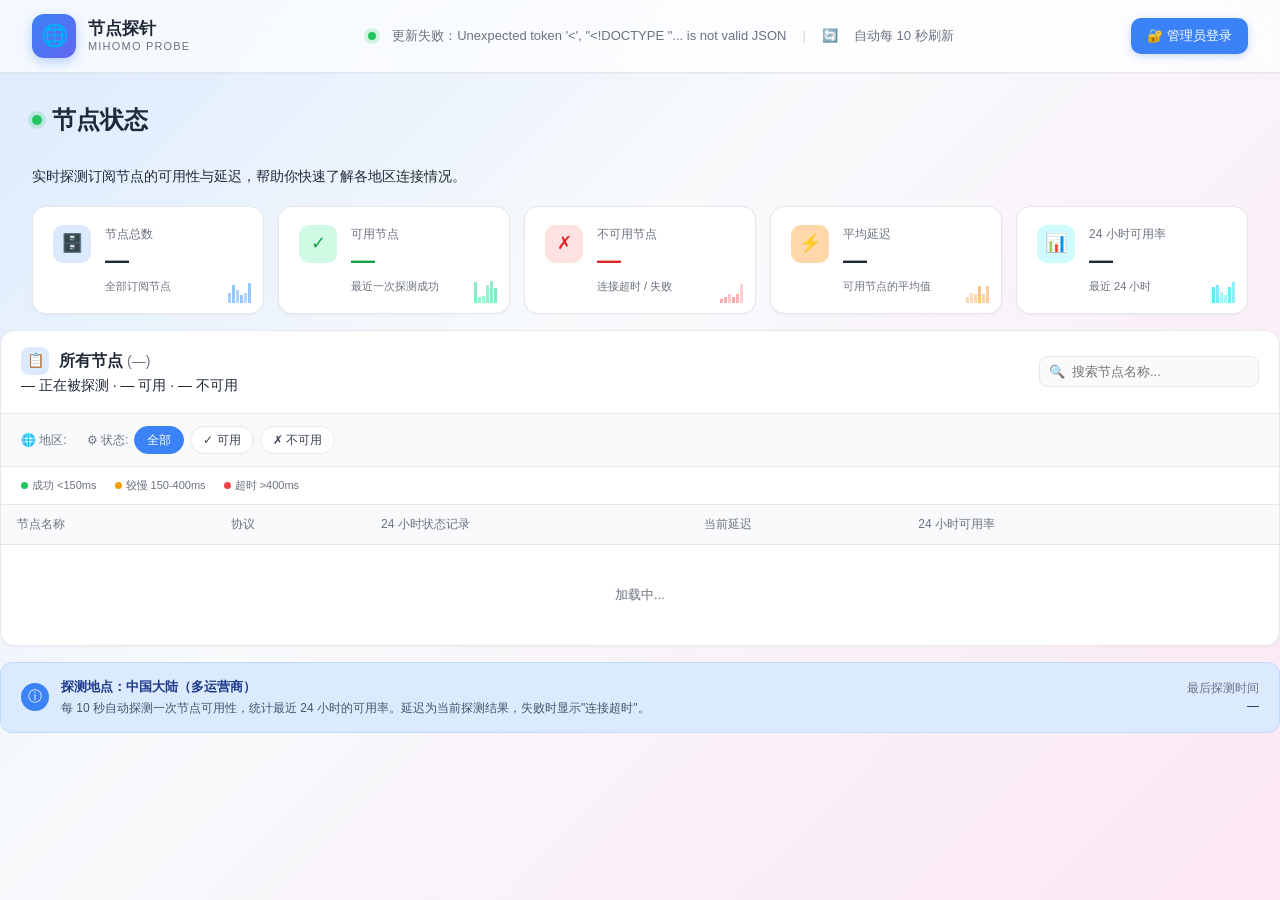
==== commit 973d91e7: "feat(ui): 节点行首图标改为国家国旗 - 把协议缩写方块（VL/TR/SS）改为 36x36 国家国旗大图标 - 浅灰底 + 1px 边框 + 阴影 - 右下角小角标显示协议类型首字母（V/T" ====
--- a/backend/static/index.html
+++ b/backend/static/index.html
@@ -194,20 +194,46 @@
     .probe-table tr:hover td { background: #fafbfc; }
 
     .probe-table .name-cell { min-width: 280px; }
+    /* 节点类型彩色方块改为国家国旗大图标 */
     .probe-table .name-cell .ico-bg {
-      width: 32px; height: 32px; border-radius: 8px;
+      width: 36px; height: 36px; border-radius: 10px;
       display: inline-flex; align-items: center; justify-content: center;
-      font-size: 14px; color: #fff; margin-right: 10px;
-      vertical-align: middle; flex: 0 0 32px;
-    }
-    .probe-table .name-cell .ico-bg.proto-vless    { background: linear-gradient(135deg, #3b82f6, #2563eb); }
-    .probe-table .name-cell .ico-bg.proto-anytls   { background: linear-gradient(135deg, #06b6d4, #0e7490); }
-    .probe-table .name-cell .ico-bg.proto-trojan   { background: linear-gradient(135deg, #f97316, #c2410c); }
-    .probe-table .name-cell .ico-bg.proto-vmess    { background: linear-gradient(135deg, #ec4899, #be185d); }
-    .probe-table .name-cell .ico-bg.proto-ss       { background: linear-gradient(135deg, #8b5cf6, #6d28d9); }
-    .probe-table .name-cell .ico-bg.proto-hysteria2{ background: linear-gradient(135deg, #10b981, #047857); }
-    .probe-table .name-cell .ico-bg.proto-direct  { background: linear-gradient(135deg, #6b7280, #374151); }
-    .probe-table .name-cell .ico-bg.proto-other    { background: linear-gradient(135deg, #64748b, #334155); }
+      font-size: 22px; line-height: 1; margin-right: 10px;
+      vertical-align: middle; flex: 0 0 36px;
+      background: #f3f4f6; border: 1px solid var(--border);
+      box-shadow: 0 1px 2px rgba(15, 23, 42, .04);
+      position: relative; overflow: hidden;
+    }
+    .probe-table .name-cell .ico-bg::after {
+      content: ''; position: absolute; inset: 0;
+      background: linear-gradient(180deg, transparent 60%, rgba(0,0,0,.04));
+      pointer-events: none;
+    }
+    .probe-table .name-cell .ico-bg.proto-vless,
+    .probe-table .name-cell .ico-bg.proto-anytls,
+    .probe-table .name-cell .ico-bg.proto-trojan,
+    .probe-table .name-cell .ico-bg.proto-vmess,
+    .probe-table .name-cell .ico-bg.proto-ss,
+    .probe-table .name-cell .ico-bg.proto-hysteria2,
+    .probe-table .name-cell .ico-bg.proto-direct,
+    .probe-table .name-cell .ico-bg.proto-other {
+      background: #f9fafb; color: #1f2937;
+    }
+    /* 协议类型小角标（在国旗右下角） */
+    .probe-table .name-cell .ico-bg .proto-badge {
+      position: absolute; right: -2px; bottom: -2px;
+      width: 14px; height: 14px; border-radius: 50%;
+      background: var(--blue); color: #fff;
+      font-size: 8px; font-weight: 700; line-height: 14px;
+      text-align: center; border: 1.5px solid #fff;
+    }
+    .probe-table .name-cell .ico-bg .proto-badge.trojan { background: #f97316; }
+    .probe-table .name-cell .ico-bg .proto-badge.anytls { background: #06b6d4; }
+    .probe-table .name-cell .ico-bg .proto-badge.ss { background: #8b5cf6; }
+    .probe-table .name-cell .ico-bg .proto-badge.hysteria2 { background: #10b981; }
+    .probe-table .name-cell .ico-bg .proto-badge.vmess { background: #ec4899; }
+    .probe-table .name-cell .ico-bg .proto-badge.direct { background: #6b7280; }
+    .probe-table .name-cell .ico-bg .proto-badge.other { background: #64748b; }
     .probe-table .name-cell .name-text { display: inline-block; vertical-align: middle; }
     .probe-table .name-cell .name-text .main { font-weight: 600; color: var(--text); }
     .probe-table .name-cell .name-text .sub { font-size: 11px; color: var(--muted); margin-top: 2px; }
@@ -509,7 +535,9 @@
       const info = COUNTRY_DISPLAY[code] || { flag: '🌍', name: code || '未知', city: '—' };
       const proto = (p.type || 'other').toLowerCase();
       const protoUp = proto.toUpperCase();
-      const iconTxt = PROTO_ICON[proto] || protoUp.slice(0, 2);
+      // 无 country 时的 fallback 文本
+      const flagOrText = code ? info.flag : (PROTO_ICON[proto] || protoUp.slice(0, 2));
+      const protoBadge = code ? `<span class="proto-badge ${proto}">${escapeHtml(protoUp.slice(0, 1))}</span>` : '';
       const c = delayColor(p.delay);
       const delayText = p.delay != null ? `${p.delay}<span style="font-size:11px;font-weight:400;color:var(--muted)"> ms</span>` : '连接超时';
       let avail = 0;
@@ -526,7 +554,7 @@
       return `
         <tr data-name="${escapeHtml(p.name)}">
           <td class="name-cell">
-            <span class="ico-bg ${protoClass}">${escapeHtml(iconTxt)}</span>
+            <span class="ico-bg ${protoClass}" title="${escapeHtml(info.name)}">${flagOrText}${protoBadge}</span>
             <div class="name-text">
               <div class="main">${escapeHtml(p.name)}</div>
               <div class="sub">${info.flag} ${escapeHtml(info.name)} · ${escapeHtml(info.city)}</div>
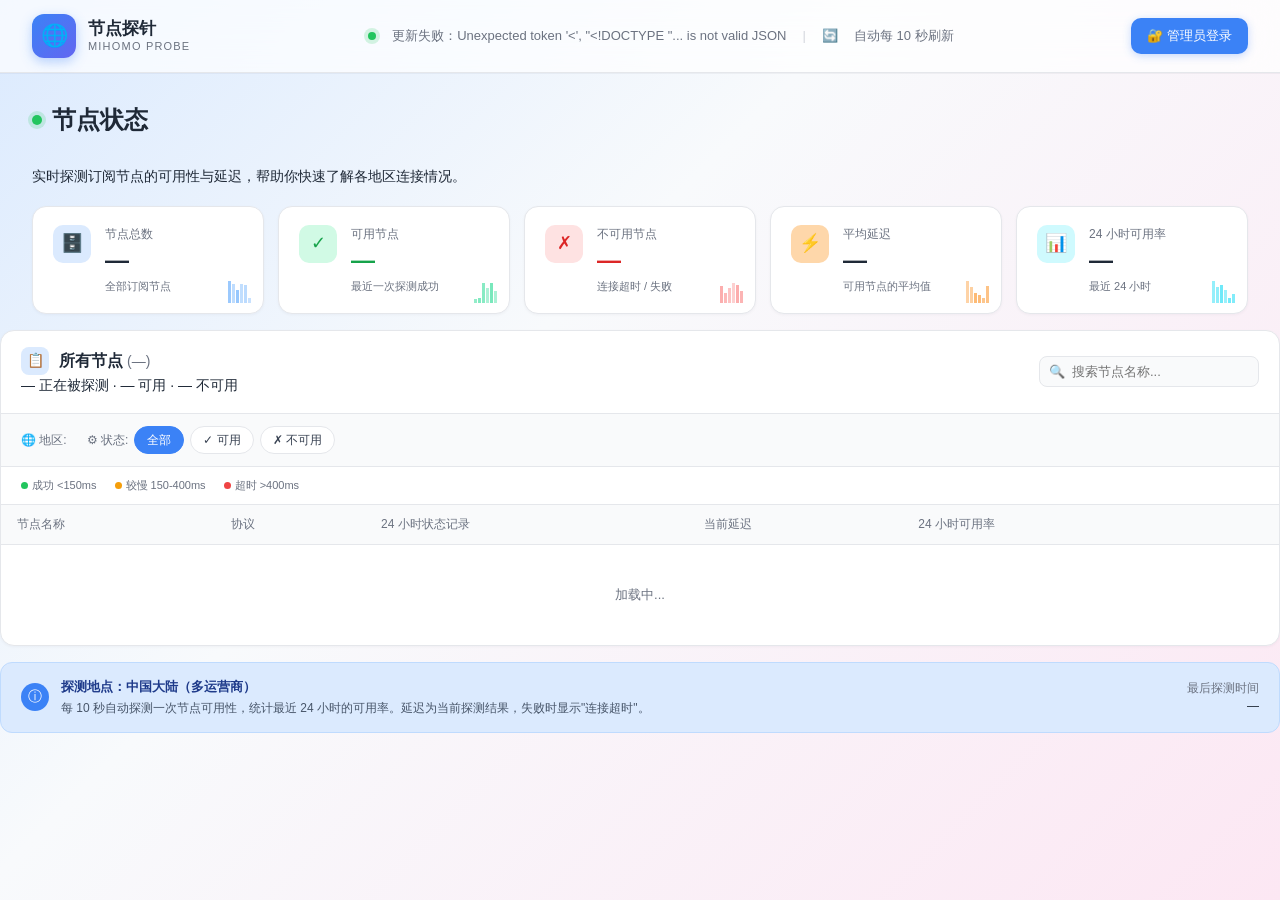
==== commit f29e8e23: "feat(ui): 节点行首用真实 SVG 国旗替换 emoji - 下载 flag-icons 22 个国家 4x3 SVG 到 backend/static/flags/ - 前端改用 <img " ====
--- a/backend/static/index.html
+++ b/backend/static/index.html
@@ -194,37 +194,24 @@
     .probe-table tr:hover td { background: #fafbfc; }
 
     .probe-table .name-cell { min-width: 280px; }
-    /* 节点类型彩色方块改为国家国旗大图标 */
+    /* 节点类型彩色方块改为国家国旗大图标（真实 SVG） */
     .probe-table .name-cell .ico-bg {
-      width: 36px; height: 36px; border-radius: 10px;
+      width: 40px; height: 30px; border-radius: 6px;
       display: inline-flex; align-items: center; justify-content: center;
-      font-size: 22px; line-height: 1; margin-right: 10px;
-      vertical-align: middle; flex: 0 0 36px;
-      background: #f3f4f6; border: 1px solid var(--border);
-      box-shadow: 0 1px 2px rgba(15, 23, 42, .04);
+      margin-right: 10px; vertical-align: middle; flex: 0 0 40px;
+      background: #fff; border: 1px solid #e5e7eb;
+      box-shadow: 0 1px 2px rgba(15, 23, 42, .06);
       position: relative; overflow: hidden;
     }
-    .probe-table .name-cell .ico-bg::after {
-      content: ''; position: absolute; inset: 0;
-      background: linear-gradient(180deg, transparent 60%, rgba(0,0,0,.04));
-      pointer-events: none;
-    }
-    .probe-table .name-cell .ico-bg.proto-vless,
-    .probe-table .name-cell .ico-bg.proto-anytls,
-    .probe-table .name-cell .ico-bg.proto-trojan,
-    .probe-table .name-cell .ico-bg.proto-vmess,
-    .probe-table .name-cell .ico-bg.proto-ss,
-    .probe-table .name-cell .ico-bg.proto-hysteria2,
-    .probe-table .name-cell .ico-bg.proto-direct,
-    .probe-table .name-cell .ico-bg.proto-other {
-      background: #f9fafb; color: #1f2937;
-    }
-    /* 协议类型小角标（在国旗右下角） */
+    .probe-table .name-cell .ico-bg .flag {
+      width: 100%; height: 100%;
+      object-fit: cover; display: block;
+    }
     .probe-table .name-cell .ico-bg .proto-badge {
-      position: absolute; right: -2px; bottom: -2px;
-      width: 14px; height: 14px; border-radius: 50%;
+      position: absolute; right: -3px; bottom: -3px;
+      width: 16px; height: 16px; border-radius: 50%;
       background: var(--blue); color: #fff;
-      font-size: 8px; font-weight: 700; line-height: 14px;
+      font-size: 9px; font-weight: 700; line-height: 16px;
       text-align: center; border: 1.5px solid #fff;
     }
     .probe-table .name-cell .ico-bg .proto-badge.trojan { background: #f97316; }
@@ -467,11 +454,18 @@
       CN: { flag: '🇨🇳', name: '中国', city: '上海' },
     };
 
-    // 协议图标缩写
+    // 协议图标缩写（仅 fallback 用）
     const PROTO_ICON = {
       vless: 'VL', vmess: 'VM', trojan: 'TR', ss: 'SS',
       hysteria2: 'H2', hy2: 'H2', anytls: 'AT', tuic: 'TC',
       snell: 'SN', direct: 'DI', shadowsocks: 'SS',
+    };
+
+    // 协议类型首字母（用于角标）
+    const PROTO_INITIAL = {
+      vless: 'V', vmess: 'V', trojan: 'T', ss: 'S',
+      hysteria2: 'H', hy2: 'H', anytls: 'A', tuic: 'T',
+      snell: 'S', direct: 'D', shadowsocks: 'S', other: '?',
     };
 
     function escapeHtml(s) {
@@ -531,13 +525,19 @@
     }
 
     function renderRow(p) {
-      const code = p.country || '';
+      const code = (p.country || '').toLowerCase();
       const info = COUNTRY_DISPLAY[code] || { flag: '🌍', name: code || '未知', city: '—' };
       const proto = (p.type || 'other').toLowerCase();
       const protoUp = proto.toUpperCase();
-      // 无 country 时的 fallback 文本
-      const flagOrText = code ? info.flag : (PROTO_ICON[proto] || protoUp.slice(0, 2));
-      const protoBadge = code ? `<span class="proto-badge ${proto}">${escapeHtml(protoUp.slice(0, 1))}</span>` : '';
+      // 国旗：country 有值时用 SVG，无值时 fallback 到 emoji
+      let flagHtml;
+      if (code) {
+        const initial = PROTO_INITIAL[proto] || '?';
+        flagHtml = `<img class="flag" src="/static/flags/${code}.svg" alt="${escapeHtml(info.name)}" loading="lazy" onerror="this.replaceWith(makeText('🌍'))">${''}</img><span class="proto-badge ${proto}">${escapeHtml(initial)}</span>`;
+      } else {
+        // fallback：纯文字协议缩写
+        flagHtml = `${escapeHtml(PROTO_ICON[proto] || protoUp.slice(0, 2))}`;
+      }
       const c = delayColor(p.delay);
       const delayText = p.delay != null ? `${p.delay}<span style="font-size:11px;font-weight:400;color:var(--muted)"> ms</span>` : '连接超时';
       let avail = 0;
@@ -550,11 +550,10 @@
       const availPct = Math.round(avail * 100);
       const availCls = avail >= 0.9 ? 'good' : avail >= 0.5 ? 'warn' : 'bad';
       const protoClass = `proto-${proto}`;
-      const sourceText = p.source === 'custom' ? '自定义' : 'master';
       return `
         <tr data-name="${escapeHtml(p.name)}">
           <td class="name-cell">
-            <span class="ico-bg ${protoClass}" title="${escapeHtml(info.name)}">${flagOrText}${protoBadge}</span>
+            <span class="ico-bg ${protoClass}" title="${escapeHtml(info.name)}">${flagHtml}</span>
             <div class="name-text">
               <div class="main">${escapeHtml(p.name)}</div>
               <div class="sub">${info.flag} ${escapeHtml(info.name)} · ${escapeHtml(info.city)}</div>
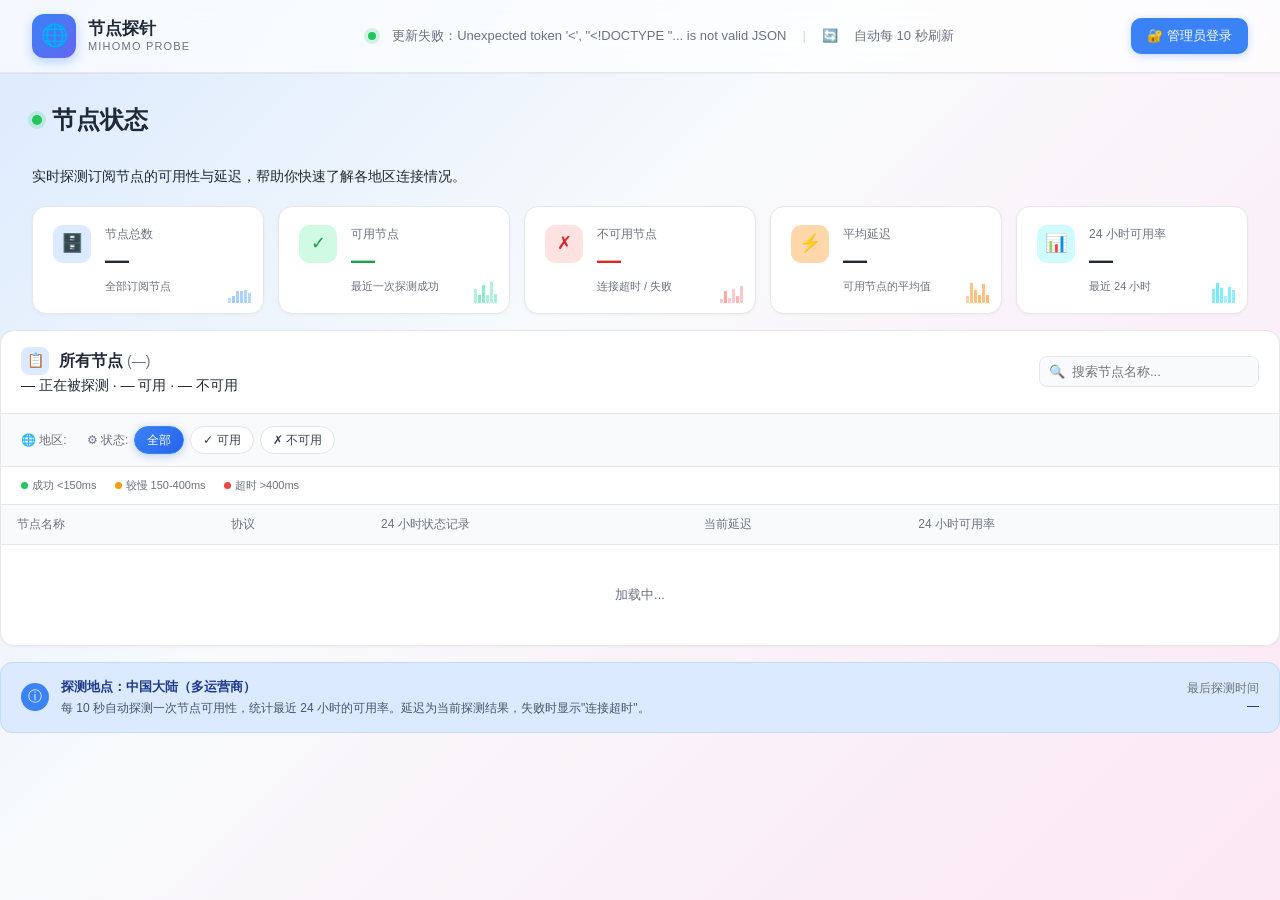
==== commit 5f72eb63: "perf(ui): 筛选操作改用 DOM toggle，避免重绘整张表 - 性能：点击响应从 ~几十 ms 降到 1.4ms（轻量 row.display 切换） - 视觉：chip 加 阴影 + 1" ====
--- a/backend/static/index.html
+++ b/backend/static/index.html
@@ -164,10 +164,26 @@
       padding: 4px 12px; border-radius: 14px;
       background: var(--panel); border: 1px solid var(--border);
       font-size: 12px; color: var(--text-2); cursor: pointer;
-      transition: all .12s; user-select: none;
-    }
-    .filter-row .chip.active { background: var(--blue); color: #fff; border-color: var(--blue); }
-    .filter-row .chip:hover:not(.active) { border-color: var(--blue); }
+      transition: all .15s ease; user-select: none;
+      display: inline-flex; align-items: center; gap: 4px;
+    }
+    .filter-row .chip:hover:not(.active) {
+      border-color: var(--blue); color: var(--blue);
+      transform: translateY(-1px); box-shadow: 0 2px 6px rgba(59, 130, 246, .12);
+    }
+    .filter-row .chip:active { transform: scale(0.96); }
+    .filter-row .chip.active {
+      background: linear-gradient(135deg, #3b82f6, #2563eb);
+      color: #fff; border-color: var(--blue);
+      box-shadow: 0 2px 8px rgba(59, 130, 246, .35);
+    }
+    .filter-row .chip .badge {
+      background: rgba(255, 255, 255, .3); border-radius: 8px;
+      padding: 0 6px; font-size: 11px; font-weight: 600;
+    }
+    .filter-row .chip:not(.active) .badge {
+      background: var(--panel-3); color: var(--muted);
+    }
 
     .legend {
       padding: 10px 20px; display: flex; align-items: center; gap: 18px;
@@ -609,11 +625,12 @@
       items.forEach(x => { if (x.country) counts[x.country] = (counts[x.country] || 0) + 1; });
       const sorted = Object.keys(counts).sort((a, b) => counts[b] - counts[a]);
       const el = document.getElementById('countryChips');
-      el.innerHTML = `<span class="chip ${activeCountries.size === 0 ? 'active' : ''}" data-country="">🌐 全部 ${counts ? Object.values(counts).reduce((a,b)=>a+b,0) : ''}</span>` +
+      const totalAll = Object.values(counts).reduce((a, b) => a + b, 0);
+      el.innerHTML = `<span class="chip ${activeCountries.size === 0 ? 'active' : ''}" data-country="">🌐 全部 <span class="badge">${totalAll}</span></span>` +
         sorted.map(c => {
           const info = COUNTRY_DISPLAY[c] || { flag: '🌍', name: c };
           const on = activeCountries.has(c);
-          return `<span class="chip ${on ? 'active' : ''}" data-country="${c}">${info.flag} ${escapeHtml(info.name)} ${counts[c]}</span>`;
+          return `<span class="chip ${on ? 'active' : ''}" data-country="${c}">${info.flag} ${escapeHtml(info.name)} <span class="badge">${counts[c]}</span></span>`;
         }).join('');
       el.querySelectorAll('.chip').forEach(chip => {
         chip.onclick = () => {
@@ -621,9 +638,40 @@
           if (c === '') activeCountries.clear();
           else if (activeCountries.has(c)) activeCountries.delete(c);
           else activeCountries.add(c);
-          render();
+          applyFilterToggle();
         };
       });
+    }
+
+    // 轻量过滤：直接 toggle 行 display，不重绘 DOM
+    function applyFilterToggle() {
+      // 同步 chip active 状态（地区 + 状态）
+      document.querySelectorAll('#countryChips .chip').forEach(chip => {
+        const c = chip.dataset.country;
+        const on = c === '' ? activeCountries.size === 0 : activeCountries.has(c);
+        chip.classList.toggle('active', on);
+      });
+      document.querySelectorAll('[data-status]').forEach(chip => {
+        chip.classList.toggle('active', chip.dataset.status === activeStatus);
+      });
+      // 切换 tr 显示（不重绘 DOM，毫秒级响应）
+      const rows = document.querySelectorAll('#probeTbody tr[data-name]');
+      let visible = 0;
+      const searchLower = searchText.trim().toLowerCase();
+      rows.forEach(tr => {
+        const item = lastItems.find(x => x.name === tr.dataset.name);
+        if (!item) return;
+        const countryOk = activeCountries.size === 0 || activeCountries.has(item.country);
+        const statusOk = !activeStatus
+          || (activeStatus === 'up' && item.status === 'up')
+          || (activeStatus === 'down' && item.status !== 'up');
+        const searchOk = !searchLower || item.name.toLowerCase().includes(searchLower);
+        const show = countryOk && statusOk && searchOk;
+        tr.style.display = show ? '' : 'none';
+        if (show) visible++;
+      });
+      const total = lastItems.length;
+      document.getElementById('nodeCount').textContent = `(${visible}/${total})`;
     }
 
     function render() {
@@ -674,15 +722,13 @@
     // 搜索
     document.getElementById('searchInput').addEventListener('input', (e) => {
       searchText = e.target.value;
-      render();
+      applyFilterToggle();
     });
     // 状态筛选
     document.querySelectorAll('[data-status]').forEach(chip => {
       chip.onclick = () => {
-        document.querySelectorAll('[data-status]').forEach(c => c.classList.remove('active'));
-        chip.classList.add('active');
         activeStatus = chip.dataset.status;
-        render();
+        applyFilterToggle();
       };
     });
 
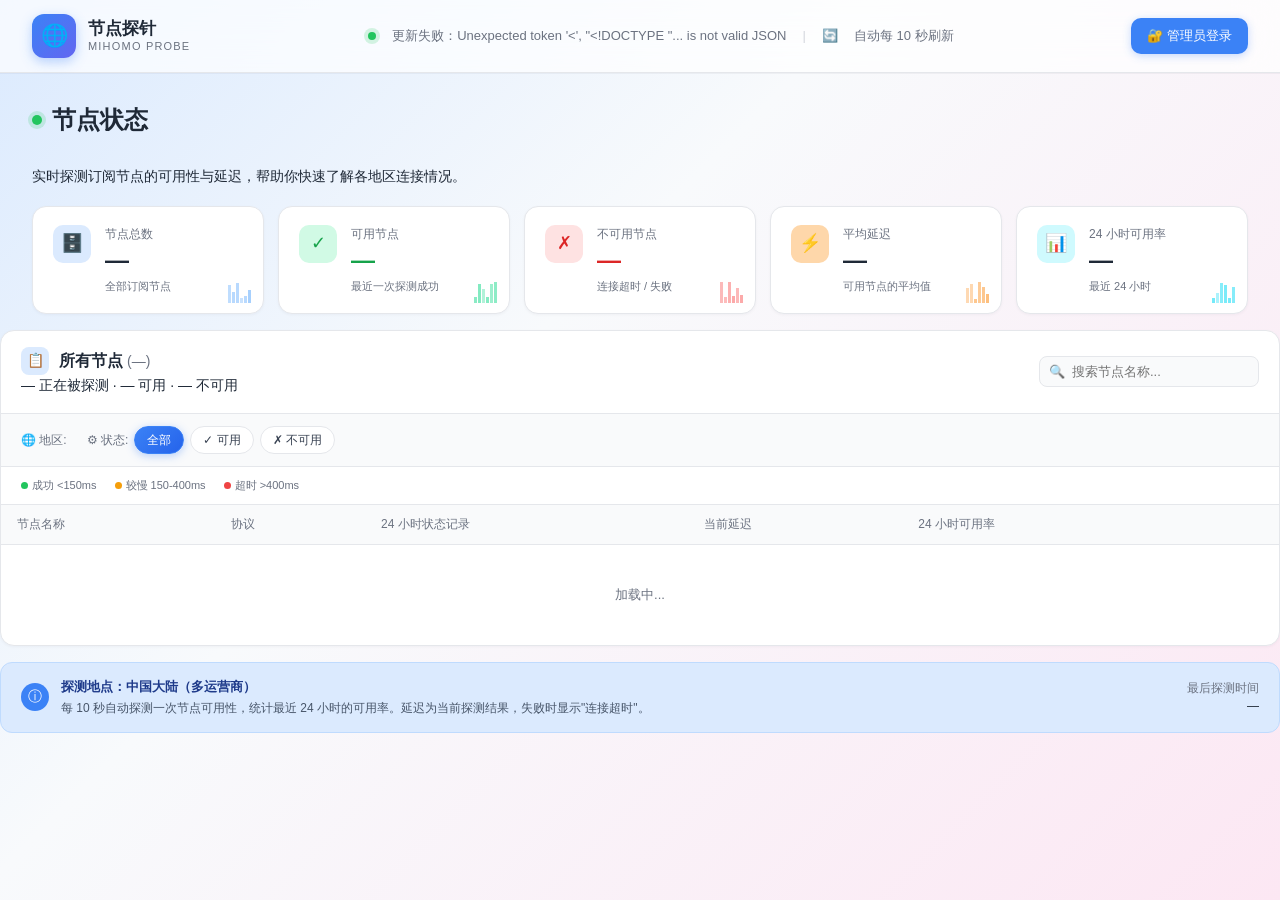
==== commit e34b48d4: "feat(ui): 统计卡自适应染色 + 装饰柱按比例 - 24h 可用率：≥90% 绿，≥50% 黄，<50% 红 - 平均延迟：<150ms 绿，<400ms 黄，≥400ms 红 - 不可用节点" ====
--- a/backend/static/index.html
+++ b/backend/static/index.html
@@ -331,7 +331,7 @@
   <p class="page-hero desc">实时探测订阅节点的可用性与延迟，帮助你快速了解各地区连接情况。</p>
 
   <section class="stat-grid" id="statGrid">
-    <div class="stat-card blue">
+    <div class="stat-card blue" id="cardTotal">
       <div class="icon">🗄️</div>
       <div class="body">
         <div class="label">节点总数</div>
@@ -340,7 +340,7 @@
       </div>
       <div class="decoration" id="statDecoTotal"></div>
     </div>
-    <div class="stat-card green">
+    <div class="stat-card green" id="cardUp">
       <div class="icon">✓</div>
       <div class="body">
         <div class="label">可用节点</div>
@@ -349,7 +349,7 @@
       </div>
       <div class="decoration" id="statDecoUp"></div>
     </div>
-    <div class="stat-card red">
+    <div class="stat-card red" id="cardDown">
       <div class="icon">✗</div>
       <div class="body">
         <div class="label">不可用节点</div>
@@ -358,7 +358,7 @@
       </div>
       <div class="decoration" id="statDecoDown"></div>
     </div>
-    <div class="stat-card orange">
+    <div class="stat-card orange" id="cardAvg">
       <div class="icon">⚡</div>
       <div class="body">
         <div class="label">平均延迟</div>
@@ -367,7 +367,7 @@
       </div>
       <div class="decoration" id="statDecoAvg"></div>
     </div>
-    <div class="stat-card cyan">
+    <div class="stat-card cyan" id="cardAvail">
       <div class="icon">📊</div>
       <div class="body">
         <div class="label">24 小时可用率</div>
@@ -522,6 +522,24 @@
         const s = document.createElement('span');
         s.style.height = h + 'px';
         s.style.opacity = (0.5 + Math.random() * 0.5).toFixed(2);
+        el.appendChild(s);
+      }
+    }
+
+    // 装饰柱按比例（0~1）自适应高度
+    function decorateBarsAdaptive(el, n, ratio) {
+      if (!el) return;
+      el.innerHTML = '';
+      const count = 6;
+      ratio = Math.max(0, Math.min(1, ratio || 0.5));
+      for (let i = 0; i < count; i++) {
+        // 数值高 → 柱条整体偏高；数值低 → 柱条普遍矮
+        const baseH = 4 + ratio * 18;
+        const variance = Math.random() * 8 - 4;
+        const h = Math.max(3, Math.round(baseH + variance));
+        const s = document.createElement('span');
+        s.style.height = h + 'px';
+        s.style.opacity = (0.55 + Math.random() * 0.45).toFixed(2);
         el.appendChild(s);
       }
     }
@@ -688,14 +706,47 @@
       const delays = items.filter(x => x.delay != null).map(x => x.delay);
       const avg = delays.length ? Math.round(delays.reduce((a, b) => a + b, 0) / delays.length) : 0;
       const availItems = items.filter(x => x.availability_24h != null);
-      const avgAvail = availItems.length
-        ? (availItems.reduce((s, x) => s + x.availability_24h, 0) / availItems.length * 100).toFixed(0) + '%'
+      const avgAvailRatio = availItems.length
+        ? availItems.reduce((s, x) => s + x.availability_24h, 0) / availItems.length
+        : null;
+      const avgAvail = avgAvailRatio != null
+        ? (avgAvailRatio * 100).toFixed(0) + '%'
         : '—';
+
+      // ===== 自适应染色 =====
+      // 节点总数：固定蓝
+      // 可用节点：固定绿
+      // 不可用节点：> 0 染红
+      // 平均延迟：< 150 绿，< 400 黄，>= 400 红
+      // 24h 可用率：>= 90% 绿，>= 50% 黄，否则红
+      const avgCls = avg > 0 ? (avg < 150 ? 'good' : avg < 400 ? 'warn' : 'bad') : 'muted';
+      const downCls = down > 0 ? 'bad' : 'muted';
+      const availCls = avgAvailRatio == null ? 'muted' : (avgAvailRatio >= 0.9 ? 'good' : avgAvailRatio >= 0.5 ? 'warn' : 'bad');
+      const availIconCls = avgAvailRatio == null ? 'cyan' : (avgAvailRatio >= 0.9 ? 'green' : avgAvailRatio >= 0.5 ? 'orange' : 'red');
+      const avgIconCls = avg > 0 ? (avg < 150 ? 'green' : avg < 400 ? 'orange' : 'red') : 'cyan';
+
+      // 设置大数字颜色
       document.getElementById('statTotal').textContent = total;
       document.getElementById('statUp').textContent = up;
       document.getElementById('statDown').textContent = down;
+      document.getElementById('statDown').className = 'value ' + downCls;
       document.getElementById('statAvg').innerHTML = avg ? `${avg}<span style="font-size:14px;font-weight:400;color:var(--muted)"> ms</span>` : '—';
+      document.getElementById('statAvg').className = 'value ' + avgCls;
       document.getElementById('statAvail').textContent = avgAvail;
+      document.getElementById('statAvail').className = 'value ' + availCls;
+
+      // 切换卡片主题色
+      document.getElementById('cardDown').className = 'stat-card ' + (downCls === 'bad' ? 'red' : 'blue');
+      document.getElementById('cardAvg').className = 'stat-card ' + (avgIconCls);
+      document.getElementById('cardAvail').className = 'stat-card ' + (availIconCls);
+
+      // 装饰柱高度按数值自适应
+      decorateBarsAdaptive(document.getElementById('statDecoUp'), 4, 0.4);
+      decorateBarsAdaptive(document.getElementById('statDecoDown'), 7, 0.7);
+      decorateBarsAdaptive(document.getElementById('statDecoAvg'), 6, 0.5);
+      decorateBarsAdaptive(document.getElementById('statDecoAvail'), 5, avgAvailRatio || 0.25);
+      decorateBarsAdaptive(document.getElementById('statDecoTotal'), 5, 0.6);
+
       document.getElementById('nodeCount').textContent = `(${total})`;
       const probing = items.filter(x => x.recent_delays && x.recent_delays.length).length;
       document.getElementById('nodeListDesc').textContent =
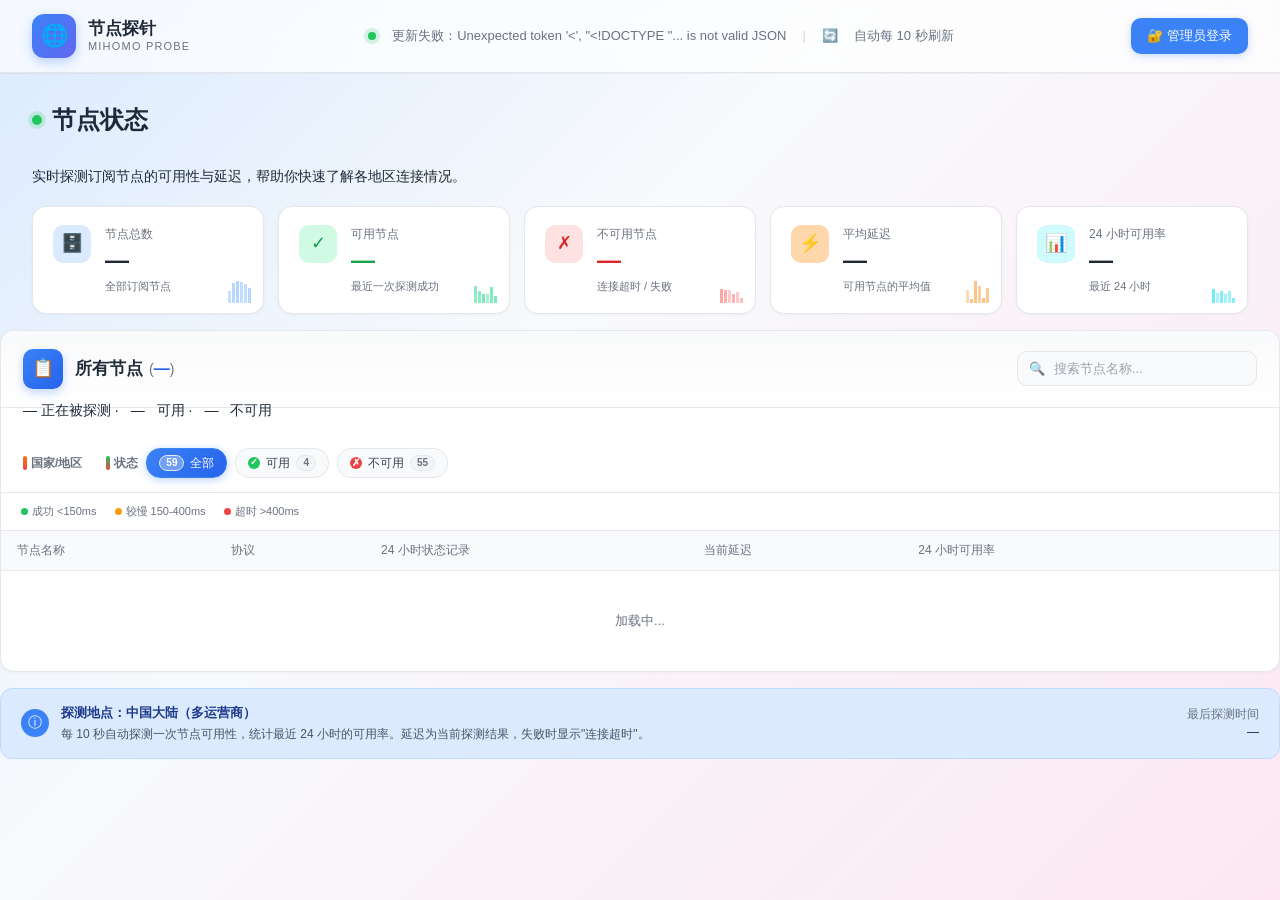
==== commit 242edc0c: "feat(ui): 节点列表卡片头全面美化 - 标题图标：40x40 渐变蓝紫方块 + box-shadow（区别浅色背景） - 数字徽章：所有节点 (59) 中 59 蓝色粗体染色 - 副标题：可用" ====
--- a/backend/static/index.html
+++ b/backend/static/index.html
@@ -122,50 +122,84 @@
       overflow: hidden;
     }
     .node-list-header {
-      padding: 16px 20px; display: flex; align-items: center;
-      justify-content: space-between; gap: 16px; flex-wrap: wrap;
+      padding: 18px 22px;
+      display: flex; align-items: center; justify-content: space-between;
+      gap: 20px; flex-wrap: wrap;
       border-bottom: 1px solid var(--border);
-    }
-    .node-list-title { display: flex; align-items: center; gap: 10px; }
+      background: linear-gradient(180deg, #f9fafb 0%, #ffffff 100%);
+    }
+    .node-list-title { display: flex; align-items: center; gap: 12px; }
     .node-list-title .ico {
-      width: 28px; height: 28px; border-radius: 8px;
-      background: var(--blue-light); color: var(--blue-2);
-      display: inline-flex; align-items: center; justify-content: center;
-      font-size: 14px;
-    }
-    .node-list-title h2 { font-size: 16px; font-weight: 600; margin: 0; color: var(--text); }
-    .node-list-title h2 .count { color: var(--muted); font-weight: 500; font-size: 14px; margin-left: 4px; }
-    .node-list-title .desc { font-size: 12px; color: var(--muted); margin-top: 4px; }
-
-    .node-list-controls { display: flex; align-items: center; gap: 12px; flex-wrap: wrap; }
-    .search-box {
-      position: relative;
-    }
+      width: 40px; height: 40px; border-radius: 10px;
+      background: linear-gradient(135deg, #3b82f6, #2563eb);
+      color: #fff; display: inline-flex; align-items: center; justify-content: center;
+      font-size: 18px;
+      box-shadow: 0 4px 10px rgba(59, 130, 246, .3);
+    }
+    .node-list-title h2 {
+      font-size: 17px; font-weight: 700; margin: 0; color: var(--text);
+      display: flex; align-items: baseline; gap: 6px;
+    }
+    .node-list-title h2 .count {
+      color: var(--muted); font-weight: 500; font-size: 14px;
+    }
+    .node-list-title h2 .count strong {
+      color: var(--blue-2); font-weight: 700; font-size: 16px;
+    }
+    .node-list-title .desc {
+      font-size: 12px; color: var(--muted); margin-top: 4px;
+    }
+    .node-list-title .desc .ok { color: var(--green-2); font-weight: 600; }
+    .node-list-title .desc .bad { color: var(--red-2); font-weight: 600; }
+
+    .node-list-controls {
+      display: flex; align-items: center; gap: 14px; flex-wrap: wrap;
+    }
+    .search-box { position: relative; }
     .search-box input {
-      padding: 7px 12px 7px 32px; width: 220px;
-      background: var(--panel-2); border: 1px solid var(--border); border-radius: 8px;
-      font-size: 13px; outline: none; transition: border-color .15s;
-    }
-    .search-box input:focus { border-color: var(--blue); background: #fff; }
+      width: 240px; padding: 9px 14px 9px 36px;
+      background: var(--panel-2); border: 1px solid var(--border);
+      border-radius: 10px; font-size: 13px; outline: none;
+      transition: all .15s ease;
+    }
+    .search-box input::placeholder { color: var(--muted-2); }
+    .search-box input:focus {
+      border-color: var(--blue); background: #fff;
+      box-shadow: 0 0 0 3px rgba(59, 130, 246, .12);
+    }
     .search-box::before {
-      content: '🔍'; position: absolute; left: 10px; top: 50%; transform: translateY(-50%);
-      font-size: 13px; color: var(--muted);
+      content: '🔍'; position: absolute; left: 12px; top: 50%;
+      transform: translateY(-50%); font-size: 13px; color: var(--muted);
+      pointer-events: none;
     }
 
     .filter-row {
-      padding: 12px 20px;
-      display: flex; align-items: center; gap: 14px; flex-wrap: wrap;
+      padding: 14px 22px;
+      display: flex; align-items: center; gap: 16px; flex-wrap: wrap;
       border-bottom: 1px solid var(--border);
-      background: var(--panel-2);
-    }
-    .filter-row .filter-group { display: flex; align-items: center; gap: 6px; }
-    .filter-row .label { color: var(--muted); font-size: 12px; }
+      background: var(--panel);
+    }
+    .filter-row .filter-group {
+      display: flex; align-items: center; gap: 8px; flex-wrap: wrap;
+    }
+    .filter-row .label {
+      color: var(--muted); font-size: 12px; font-weight: 600;
+      display: inline-flex; align-items: center; gap: 4px;
+    }
+    .filter-row .label::before {
+      content: ''; display: inline-block; width: 4px; height: 14px;
+      background: var(--blue); border-radius: 2px;
+    }
+    .filter-row .label.country::before { background: linear-gradient(180deg, #f97316, #ef4444); }
+    .filter-row .label.status::before { background: linear-gradient(180deg, #22c55e, #ef4444); }
+
     .filter-row .chip {
-      padding: 4px 12px; border-radius: 14px;
-      background: var(--panel); border: 1px solid var(--border);
+      padding: 5px 12px; border-radius: 14px;
+      background: var(--panel-2); border: 1px solid var(--border);
       font-size: 12px; color: var(--text-2); cursor: pointer;
       transition: all .15s ease; user-select: none;
-      display: inline-flex; align-items: center; gap: 4px;
+      display: inline-flex; align-items: center; gap: 6px;
+      font-weight: 500;
     }
     .filter-row .chip:hover:not(.active) {
       border-color: var(--blue); color: var(--blue);
@@ -178,12 +212,34 @@
       box-shadow: 0 2px 8px rgba(59, 130, 246, .35);
     }
     .filter-row .chip .badge {
-      background: rgba(255, 255, 255, .3); border-radius: 8px;
-      padding: 0 6px; font-size: 11px; font-weight: 600;
-    }
-    .filter-row .chip:not(.active) .badge {
       background: var(--panel-3); color: var(--muted);
-    }
+      border-radius: 8px; padding: 0 6px; font-size: 10px; font-weight: 700;
+      line-height: 14px; min-width: 16px; text-align: center;
+    }
+    .filter-row .chip.active .badge {
+      background: rgba(255, 255, 255, .3); color: #fff;
+    }
+    .filter-row .chip .ico-emoji { font-size: 13px; line-height: 1; }
+    .filter-row .chip .ico-check {
+      width: 12px; height: 12px; border-radius: 50%;
+      background: var(--green); color: #fff;
+      display: inline-flex; align-items: center; justify-content: center;
+      font-size: 9px; font-weight: 700; line-height: 1;
+    }
+    .filter-row .chip .ico-x {
+      width: 12px; height: 12px; border-radius: 50%;
+      background: var(--red); color: #fff;
+      display: inline-flex; align-items: center; justify-content: center;
+      font-size: 10px; font-weight: 700; line-height: 1;
+    }
+
+    /* 滚动条美化 */
+    .filter-scroll {
+      display: flex; gap: 6px; overflow-x: auto; max-width: 100%;
+      scrollbar-width: thin;
+    }
+    .filter-scroll::-webkit-scrollbar { height: 4px; }
+    .filter-scroll::-webkit-scrollbar-thumb { background: var(--border-strong); border-radius: 2px; }
 
     .legend {
       padding: 10px 20px; display: flex; align-items: center; gap: 18px;
@@ -380,12 +436,9 @@
 
   <section class="node-list-card">
     <div class="node-list-header">
-      <div>
-        <div class="node-list-title">
-          <span class="ico">📋</span>
-          <h2>所有节点<span class="count" id="nodeCount">(—)</span></h2>
-        </div>
-        <div class="node-list-title desc" id="nodeListDesc">— 正在被探测 · — 可用 · — 不可用</div>
+      <div class="node-list-title">
+        <span class="ico">📋</span>
+        <h2>所有节点 <span class="count">(<strong id="nodeCount">—</strong>)</span></h2>
       </div>
       <div class="node-list-controls">
         <div class="search-box">
@@ -393,17 +446,18 @@
         </div>
       </div>
     </div>
+    <div class="node-list-title desc" id="nodeListDesc" style="padding: 0 22px 12px; margin-top: -8px;">— 正在被探测 · <span class="ok">—</span> 可用 · <span class="bad">—</span> 不可用</div>
 
     <div class="filter-row">
       <div class="filter-group">
-        <span class="label">🌐 地区:</span>
-        <span id="countryChips"></span>
+        <span class="label country">国家/地区</span>
+        <div class="filter-scroll" id="countryChips"></div>
       </div>
       <div class="filter-group">
-        <span class="label">⚙ 状态:</span>
-        <span class="chip active" data-status="">全部</span>
-        <span class="chip" data-status="up">✓ 可用</span>
-        <span class="chip" data-status="down">✗ 不可用</span>
+        <span class="label status">状态</span>
+        <span class="chip active" data-status=""><span class="badge">59</span>全部</span>
+        <span class="chip" data-status="up"><span class="ico-check">✓</span>可用 <span class="badge">4</span></span>
+        <span class="chip" data-status="down"><span class="ico-x">✗</span>不可用 <span class="badge">55</span></span>
       </div>
     </div>
 
@@ -644,11 +698,11 @@
       const sorted = Object.keys(counts).sort((a, b) => counts[b] - counts[a]);
       const el = document.getElementById('countryChips');
       const totalAll = Object.values(counts).reduce((a, b) => a + b, 0);
-      el.innerHTML = `<span class="chip ${activeCountries.size === 0 ? 'active' : ''}" data-country="">🌐 全部 <span class="badge">${totalAll}</span></span>` +
+      el.innerHTML = `<span class="chip ${activeCountries.size === 0 ? 'active' : ''}" data-country=""><span class="ico-emoji">🌐</span>全部 <span class="badge">${totalAll}</span></span>` +
         sorted.map(c => {
           const info = COUNTRY_DISPLAY[c] || { flag: '🌍', name: c };
           const on = activeCountries.has(c);
-          return `<span class="chip ${on ? 'active' : ''}" data-country="${c}">${info.flag} ${escapeHtml(info.name)} <span class="badge">${counts[c]}</span></span>`;
+          return `<span class="chip ${on ? 'active' : ''}" data-country="${c}"><span class="ico-emoji">${info.flag}</span>${escapeHtml(info.name)} <span class="badge">${counts[c]}</span></span>`;
         }).join('');
       el.querySelectorAll('.chip').forEach(chip => {
         chip.onclick = () => {
@@ -747,10 +801,18 @@
       decorateBarsAdaptive(document.getElementById('statDecoAvail'), 5, avgAvailRatio || 0.25);
       decorateBarsAdaptive(document.getElementById('statDecoTotal'), 5, 0.6);
 
-      document.getElementById('nodeCount').textContent = `(${total})`;
+      document.getElementById('nodeCount').textContent = total;
       const probing = items.filter(x => x.recent_delays && x.recent_delays.length).length;
-      document.getElementById('nodeListDesc').textContent =
-        `${probing} 个节点正在被探测 · ${up} 个可用 · ${down} 个不可用`;
+      document.getElementById('nodeListDesc').innerHTML =
+        `${probing} 个节点正在被探测 · <span class="ok">${up} 个可用</span> · <span class="bad">${down} 个不可用</span>`;
+      // 同步状态筛选 chip 的徽章数字
+      const statusChips = document.querySelectorAll('[data-status] .badge');
+      statusChips.forEach(b => {
+        const s = b.parentElement.dataset.status;
+        if (s === '') b.textContent = total;
+        else if (s === 'up') b.textContent = up;
+        else if (s === 'down') b.textContent = down;
+      });
     }
 
     async function tick() {
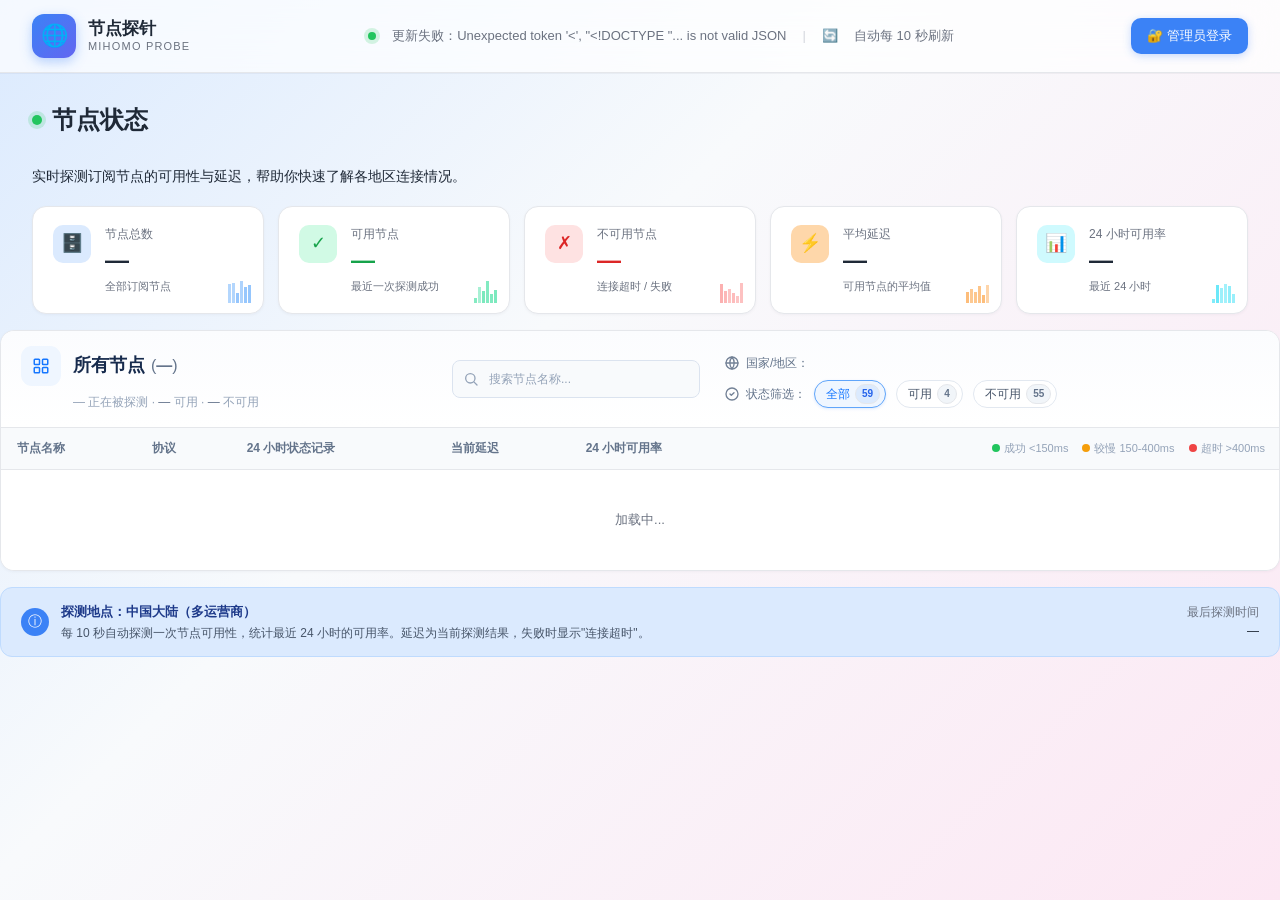
==== commit 3d18c468: "feat(ui): 节点列表头重排为三列，支持国家筛选横滑浏览 - 节点列表头改为三列：左侧标题/统计，中间搜索框，右侧两行筛选。 - 国家筛选支持鼠标滚轮横滑、拖拽浏览和触摸滑动，PC 端可见细滚动" ====
--- a/backend/static/index.html
+++ b/backend/static/index.html
@@ -120,144 +120,197 @@
       border-radius: 14px;
       box-shadow: 0 1px 3px rgba(15, 23, 42, .04);
       overflow: hidden;
+      min-width: 0;
     }
     .node-list-header {
-      padding: 18px 22px;
+      padding: 15px 20px;
+      display: grid;
+      grid-template-columns: minmax(0, 407px) 248px minmax(0, 1fr);
+      grid-template-rows: 40px 20px;
+      column-gap: 24px;
+      row-gap: 6px;
+      align-items: center;
+      border-bottom: 1px solid var(--border);
+      background: linear-gradient(180deg, #fbfcfe 0%, #ffffff 100%);
+    }
+    .node-list-title {
+      display: flex; align-items: center; gap: 12px;
+      grid-column: 1; grid-row: 1;
+      align-self: center;
+    }
+    .node-list-title .ico {
+      width: 40px; height: 40px; border-radius: 11px;
+      background: #eff6ff;
+      color: #1677ff;
+      display: inline-flex; align-items: center; justify-content: center;
+      flex: 0 0 40px;
+    }
+    .node-list-title h2 {
+      font-size: 18px; font-weight: 700; margin: 0; color: #172b4d;
+      display: flex; align-items: baseline; gap: 6px;
+      line-height: 1.2;
+    }
+    .node-list-title h2 .count {
+      color: #64748b; font-weight: 500; font-size: 16px;
+    }
+    .node-list-title h2 .count strong {
+      color: #64748b; font-weight: 600; font-size: 16px;
+    }
+
+    .node-list-stats {
+      grid-column: 1; grid-row: 2;
+      font-size: 12px; color: #94a3b8;
+      padding-left: 52px; align-self: center;
+      white-space: nowrap;
+    }
+    .node-list-stats .ok { color: #64748b; font-weight: 500; }
+    .node-list-stats .bad { color: #64748b; font-weight: 500; }
+
+    .node-list-search {
+      grid-column: 2; grid-row: 1 / span 2;
+      display: flex; align-items: center;
+      min-width: 0;
+    }
+    .search-box { position: relative; width: 248px; }
+    .search-box input {
+      width: 100%; height: 38px; padding: 0 12px 0 36px;
+      background: #f8fafc; border: 1px solid #dbe3ef;
+      border-radius: 8px; font-size: 12px; outline: none;
+      color: var(--text-2); transition: all .15s ease;
+      box-sizing: border-box;
+    }
+    .search-box input::placeholder { color: #94a3b8; }
+    .search-box input:focus {
+      border-color: #60a5fa; background: #fff;
+      box-shadow: 0 0 0 3px rgba(59, 130, 246, .12);
+    }
+    .search-box::before {
+      content: ''; position: absolute; left: 11px; top: 50%;
+      transform: translateY(-50%); width: 16px; height: 16px;
+      background: no-repeat center/contain url("data:image/svg+xml;utf8,<svg xmlns='http://www.w3.org/2000/svg' fill='none' viewBox='0 0 24 24' stroke='%2394a3b8' stroke-width='2'><circle cx='11' cy='11' r='7'/><path stroke-linecap='round' d='m21 21-4.3-4.3'/></svg>");
+      pointer-events: none;
+    }
+
+    /* ===== 参考图筛选区：右侧两行排列 ===== */
+    .node-list-filters {
+      grid-column: 3; grid-row: 1 / span 2;
+      display: flex; flex-direction: column; justify-content: center;
+      gap: 3px; min-width: 0;
+    }
+    .filter-line {
+      display: flex; align-items: center; gap: 8px;
+      min-width: 0; height: 28px; white-space: nowrap;
+    }
+    .filter-line .lbl {
+      display: inline-flex; align-items: center; gap: 6px;
+      color: #64748b; font-size: 12px; font-weight: 500;
+      flex: 0 0 auto; padding: 0;
+    }
+    .filter-line .lbl svg { width: 16px; height: 16px; opacity: .9; }
+    .filter-line[data-line="country"] .filter-scroll {
+      overflow-x: auto;
+      overflow-y: hidden;
+      cursor: grab;
+      overscroll-behavior-x: contain;
+      scroll-behavior: smooth;
+    }
+    .filter-line[data-line="country"] .filter-scroll:active,
+    .filter-line[data-line="country"] .filter-scroll.is-dragging { cursor: grabbing; }
+
+    .node-list-filters .chip {
+      height: 28px; padding: 3px 5px 3px 11px; border-radius: 16px;
+      background: #fff; border: 1px solid #e2e8f0;
+      font-size: 12px; color: #475569; cursor: pointer;
+      transition: all .15s ease; user-select: none;
+      display: inline-flex; align-items: center; gap: 5px;
+      font-weight: 500; line-height: 1; flex: 0 0 auto;
+    }
+    .node-list-filters .chip:hover:not(.active) {
+      border-color: #93c5fd; color: #2563eb;
+      box-shadow: 0 1px 4px rgba(59, 130, 246, .12);
+    }
+    .node-list-filters .chip:active { transform: scale(.97); }
+    .node-list-filters .chip.active {
+      background: #eff6ff; color: #1677ff; border-color: #60a5fa;
+      box-shadow: 0 1px 3px rgba(59, 130, 246, .16);
+    }
+    .node-list-filters .chip .badge {
+      background: #f1f5f9; color: #64748b;
+      border-radius: 10px; padding: 0 6px; font-size: 10px;
+      font-weight: 600; line-height: 18px; min-width: 20px;
+      text-align: center;
+    }
+    .node-list-filters .chip.active .badge {
+      background: #dbeafe; color: #2563eb;
+    }
+    .node-list-filters .chip .flag-mini { display: none; }
+    .node-list-filters .chip .ico-emoji { display: none; }
+    .node-list-filters .chip .ico-check,
+    .node-list-filters .chip .ico-x,
+    .node-list-filters .chip .ico-globe { display: none; }
+
+    .filter-scroll {
+      display: flex; align-items: center; gap: 6px;
+      overflow-x: auto; min-width: 0; flex: 1;
+      scrollbar-width: none;
+    }
+    .filter-scroll::-webkit-scrollbar { height: 5px; }
+    .filter-scroll::-webkit-scrollbar-track { background: transparent; }
+    .filter-scroll::-webkit-scrollbar-thumb { background: #cbd5e1; border-radius: 999px; }
+    .filter-line[data-line="status"] .chip { margin-right: 2px; }
+
+    @media (max-width: 1180px) {
+      .node-list-header {
+        grid-template-columns: minmax(0, 1fr) 220px minmax(0, 1.5fr);
+        column-gap: 16px;
+      }
+      .search-box { width: 220px; }
+      .node-list-filters .chip { padding-left: 8px; padding-right: 4px; }
+    }
+    @media (max-width: 900px) {
+      .node-list-header {
+        grid-template-columns: 1fr;
+        grid-template-rows: auto auto auto auto;
+        row-gap: 12px;
+      }
+      .node-list-title { grid-column: 1; grid-row: 1; align-self: start; }
+      .node-list-stats { grid-column: 1; grid-row: 2; padding-left: 52px; }
+      .node-list-search { grid-column: 1; grid-row: 3; }
+      .search-box { width: min(100%, 280px); }
+      .node-list-filters { grid-column: 1; grid-row: 4; gap: 8px; }
+      .filter-line { white-space: normal; height: auto; min-height: 28px; }
+      .filter-line[data-line="country"] .filter-scroll { overflow-x: auto; }
+    }
+
+    .probe-table-wrap {
+      overflow-x: auto;
+      background: #fff;
+    }
+    .probe-table { width: 100%; border-collapse: separate; border-spacing: 0; }
+    .probe-table th {
+      background: #f8fafc;
+      padding: 11px 16px; text-align: left;
+      font-size: 12px; font-weight: 600; color: #64748b;
+      border-bottom: 1px solid var(--border);
+      white-space: nowrap;
+    }
+    .probe-table th.availability-head { padding-right: 14px; }
+    .availability-head-inner {
       display: flex; align-items: center; justify-content: space-between;
-      gap: 20px; flex-wrap: wrap;
-      border-bottom: 1px solid var(--border);
-      background: linear-gradient(180deg, #f9fafb 0%, #ffffff 100%);
-    }
-    .node-list-title { display: flex; align-items: center; gap: 12px; }
-    .node-list-title .ico {
-      width: 40px; height: 40px; border-radius: 10px;
-      background: linear-gradient(135deg, #3b82f6, #2563eb);
-      color: #fff; display: inline-flex; align-items: center; justify-content: center;
-      font-size: 18px;
-      box-shadow: 0 4px 10px rgba(59, 130, 246, .3);
-    }
-    .node-list-title h2 {
-      font-size: 17px; font-weight: 700; margin: 0; color: var(--text);
-      display: flex; align-items: baseline; gap: 6px;
-    }
-    .node-list-title h2 .count {
-      color: var(--muted); font-weight: 500; font-size: 14px;
-    }
-    .node-list-title h2 .count strong {
-      color: var(--blue-2); font-weight: 700; font-size: 16px;
-    }
-    .node-list-title .desc {
-      font-size: 12px; color: var(--muted); margin-top: 4px;
-    }
-    .node-list-title .desc .ok { color: var(--green-2); font-weight: 600; }
-    .node-list-title .desc .bad { color: var(--red-2); font-weight: 600; }
-
-    .node-list-controls {
-      display: flex; align-items: center; gap: 14px; flex-wrap: wrap;
-    }
-    .search-box { position: relative; }
-    .search-box input {
-      width: 240px; padding: 9px 14px 9px 36px;
-      background: var(--panel-2); border: 1px solid var(--border);
-      border-radius: 10px; font-size: 13px; outline: none;
-      transition: all .15s ease;
-    }
-    .search-box input::placeholder { color: var(--muted-2); }
-    .search-box input:focus {
-      border-color: var(--blue); background: #fff;
-      box-shadow: 0 0 0 3px rgba(59, 130, 246, .12);
-    }
-    .search-box::before {
-      content: '🔍'; position: absolute; left: 12px; top: 50%;
-      transform: translateY(-50%); font-size: 13px; color: var(--muted);
-      pointer-events: none;
-    }
-
-    .filter-row {
-      padding: 14px 22px;
-      display: flex; align-items: center; gap: 16px; flex-wrap: wrap;
-      border-bottom: 1px solid var(--border);
-      background: var(--panel);
-    }
-    .filter-row .filter-group {
-      display: flex; align-items: center; gap: 8px; flex-wrap: wrap;
-    }
-    .filter-row .label {
-      color: var(--muted); font-size: 12px; font-weight: 600;
-      display: inline-flex; align-items: center; gap: 4px;
-    }
-    .filter-row .label::before {
-      content: ''; display: inline-block; width: 4px; height: 14px;
-      background: var(--blue); border-radius: 2px;
-    }
-    .filter-row .label.country::before { background: linear-gradient(180deg, #f97316, #ef4444); }
-    .filter-row .label.status::before { background: linear-gradient(180deg, #22c55e, #ef4444); }
-
-    .filter-row .chip {
-      padding: 5px 12px; border-radius: 14px;
-      background: var(--panel-2); border: 1px solid var(--border);
-      font-size: 12px; color: var(--text-2); cursor: pointer;
-      transition: all .15s ease; user-select: none;
-      display: inline-flex; align-items: center; gap: 6px;
-      font-weight: 500;
-    }
-    .filter-row .chip:hover:not(.active) {
-      border-color: var(--blue); color: var(--blue);
-      transform: translateY(-1px); box-shadow: 0 2px 6px rgba(59, 130, 246, .12);
-    }
-    .filter-row .chip:active { transform: scale(0.96); }
-    .filter-row .chip.active {
-      background: linear-gradient(135deg, #3b82f6, #2563eb);
-      color: #fff; border-color: var(--blue);
-      box-shadow: 0 2px 8px rgba(59, 130, 246, .35);
-    }
-    .filter-row .chip .badge {
-      background: var(--panel-3); color: var(--muted);
-      border-radius: 8px; padding: 0 6px; font-size: 10px; font-weight: 700;
-      line-height: 14px; min-width: 16px; text-align: center;
-    }
-    .filter-row .chip.active .badge {
-      background: rgba(255, 255, 255, .3); color: #fff;
-    }
-    .filter-row .chip .ico-emoji { font-size: 13px; line-height: 1; }
-    .filter-row .chip .ico-check {
-      width: 12px; height: 12px; border-radius: 50%;
-      background: var(--green); color: #fff;
-      display: inline-flex; align-items: center; justify-content: center;
-      font-size: 9px; font-weight: 700; line-height: 1;
-    }
-    .filter-row .chip .ico-x {
-      width: 12px; height: 12px; border-radius: 50%;
-      background: var(--red); color: #fff;
-      display: inline-flex; align-items: center; justify-content: center;
-      font-size: 10px; font-weight: 700; line-height: 1;
-    }
-
-    /* 滚动条美化 */
-    .filter-scroll {
-      display: flex; gap: 6px; overflow-x: auto; max-width: 100%;
-      scrollbar-width: thin;
-    }
-    .filter-scroll::-webkit-scrollbar { height: 4px; }
-    .filter-scroll::-webkit-scrollbar-thumb { background: var(--border-strong); border-radius: 2px; }
-
+      gap: 20px; min-width: 390px;
+    }
     .legend {
-      padding: 10px 20px; display: flex; align-items: center; gap: 18px;
-      font-size: 11px; color: var(--muted);
-      border-bottom: 1px solid var(--border);
-    }
-    .legend .dot { display: inline-block; width: 7px; height: 7px; border-radius: 50%; margin-right: 4px; }
+      display: inline-flex; align-items: center; gap: 14px;
+      font-size: 11px; font-weight: 400; color: #94a3b8;
+      white-space: nowrap;
+    }
+    .legend .dot {
+      display: inline-block; width: 8px; height: 8px;
+      border-radius: 50%; margin-right: 4px; vertical-align: 0;
+    }
     .legend .dot.ok { background: #22c55e; }
     .legend .dot.warn { background: #f59e0b; }
     .legend .dot.bad { background: #ef4444; }
-
-    .probe-table { width: 100%; border-collapse: separate; border-spacing: 0; }
-    .probe-table th {
-      background: var(--panel-2);
-      padding: 10px 16px; text-align: left;
-      font-size: 12px; font-weight: 500; color: var(--muted);
-      border-bottom: 1px solid var(--border);
-    }
     .probe-table td {
       padding: 14px 16px; border-bottom: 1px solid #f3f4f6;
       vertical-align: middle; font-size: 13px; color: var(--text);
@@ -437,51 +490,62 @@
   <section class="node-list-card">
     <div class="node-list-header">
       <div class="node-list-title">
-        <span class="ico">📋</span>
+        <span class="ico">
+          <svg width="18" height="18" viewBox="0 0 24 24" fill="none" stroke="currentColor" stroke-width="2" stroke-linecap="round" stroke-linejoin="round"><rect x="3" y="3" width="7" height="7" rx="1"/><rect x="14" y="3" width="7" height="7" rx="1"/><rect x="3" y="14" width="7" height="7" rx="1"/><rect x="14" y="14" width="7" height="7" rx="1"/></svg>
+        </span>
         <h2>所有节点 <span class="count">(<strong id="nodeCount">—</strong>)</span></h2>
       </div>
-      <div class="node-list-controls">
+      <div class="node-list-stats" id="nodeListStats">— 正在被探测 · <span class="ok">—</span> 可用 · <span class="bad">—</span> 不可用</div>
+      <div class="node-list-search">
         <div class="search-box">
           <input type="text" id="searchInput" placeholder="搜索节点名称...">
         </div>
       </div>
-    </div>
-    <div class="node-list-title desc" id="nodeListDesc" style="padding: 0 22px 12px; margin-top: -8px;">— 正在被探测 · <span class="ok">—</span> 可用 · <span class="bad">—</span> 不可用</div>
-
-    <div class="filter-row">
-      <div class="filter-group">
-        <span class="label country">国家/地区</span>
-        <div class="filter-scroll" id="countryChips"></div>
+      <div class="node-list-filters">
+        <div class="filter-line" data-line="country">
+          <span class="lbl">
+            <svg viewBox="0 0 24 24" fill="none" stroke="currentColor" stroke-width="2" stroke-linecap="round" stroke-linejoin="round"><circle cx="12" cy="12" r="9"/><path d="M3 12h18M12 3a14 14 0 0 1 0 18M12 3a14 14 0 0 0 0 18"/></svg>
+            国家/地区：
+          </span>
+          <div class="filter-scroll" id="countryChips"></div>
+        </div>
+        <div class="filter-line" data-line="status">
+          <span class="lbl">
+            <svg viewBox="0 0 24 24" fill="none" stroke="currentColor" stroke-width="2" stroke-linecap="round" stroke-linejoin="round"><circle cx="12" cy="12" r="9"/><path d="M9 12l2 2 4-4"/></svg>
+            状态筛选：
+          </span>
+          <span class="chip active" data-status=""><span class="ico-globe">🌐</span>全部 <span class="badge">59</span></span>
+          <span class="chip" data-status="up"><span class="ico-check">✓</span>可用 <span class="badge">4</span></span>
+          <span class="chip" data-status="down"><span class="ico-x">✗</span>不可用 <span class="badge">55</span></span>
+        </div>
       </div>
-      <div class="filter-group">
-        <span class="label status">状态</span>
-        <span class="chip active" data-status=""><span class="badge">59</span>全部</span>
-        <span class="chip" data-status="up"><span class="ico-check">✓</span>可用 <span class="badge">4</span></span>
-        <span class="chip" data-status="down"><span class="ico-x">✗</span>不可用 <span class="badge">55</span></span>
-      </div>
-    </div>
-
-    <div class="legend">
-      <span><span class="dot ok"></span>成功 &lt;150ms</span>
-      <span><span class="dot warn"></span>较慢 150-400ms</span>
-      <span><span class="dot bad"></span>超时 &gt;400ms</span>
-    </div>
-
-    <table class="probe-table">
-      <thead>
-        <tr>
-          <th>节点名称</th>
-          <th>协议</th>
-          <th>24 小时状态记录</th>
-          <th>当前延迟</th>
-          <th>24 小时可用率</th>
-          <th></th>
-        </tr>
-      </thead>
-      <tbody id="probeTbody">
-        <tr><td colspan="6" style="text-align:center;padding:40px;color:var(--muted)">加载中...</td></tr>
-      </tbody>
-    </table>
+    </div>
+
+    <div class="probe-table-wrap">
+      <table class="probe-table">
+        <thead>
+          <tr>
+            <th>节点名称</th>
+            <th>协议</th>
+            <th>24 小时状态记录</th>
+            <th>当前延迟</th>
+            <th colspan="2" class="availability-head">
+              <div class="availability-head-inner">
+                <span>24 小时可用率</span>
+                <span class="legend">
+                  <span><span class="dot ok"></span>成功 &lt;150ms</span>
+                  <span><span class="dot warn"></span>较慢 150-400ms</span>
+                  <span><span class="dot bad"></span>超时 &gt;400ms</span>
+                </span>
+              </div>
+            </th>
+          </tr>
+        </thead>
+        <tbody id="probeTbody">
+          <tr><td colspan="6" style="text-align:center;padding:40px;color:var(--muted)">加载中...</td></tr>
+        </tbody>
+      </table>
+    </div>
   </section>
 
   <div class="footer-info">
@@ -697,12 +761,19 @@
       items.forEach(x => { if (x.country) counts[x.country] = (counts[x.country] || 0) + 1; });
       const sorted = Object.keys(counts).sort((a, b) => counts[b] - counts[a]);
       const el = document.getElementById('countryChips');
-      const totalAll = Object.values(counts).reduce((a, b) => a + b, 0);
-      el.innerHTML = `<span class="chip ${activeCountries.size === 0 ? 'active' : ''}" data-country=""><span class="ico-emoji">🌐</span>全部 <span class="badge">${totalAll}</span></span>` +
+      const totalAll = items.length;
+      el.innerHTML =
+        `<span class="chip ${activeCountries.size === 0 ? 'active' : ''}" data-country="">
+           <span class="ico-globe">🌐</span>全部 <span class="badge">${totalAll}</span>
+         </span>` +
         sorted.map(c => {
+          const code = c.toLowerCase();
           const info = COUNTRY_DISPLAY[c] || { flag: '🌍', name: c };
           const on = activeCountries.has(c);
-          return `<span class="chip ${on ? 'active' : ''}" data-country="${c}"><span class="ico-emoji">${info.flag}</span>${escapeHtml(info.name)} <span class="badge">${counts[c]}</span></span>`;
+          return `<span class="chip ${on ? 'active' : ''}" data-country="${c}">
+            <img class="flag-mini" src="/static/flags/${code}.svg" alt="${escapeHtml(info.name)}" loading="lazy" onerror="this.replaceWith(makeGlobe())">
+            ${escapeHtml(info.name)} <span class="badge">${counts[c]}</span>
+          </span>`;
         }).join('');
       el.querySelectorAll('.chip').forEach(chip => {
         chip.onclick = () => {
@@ -713,6 +784,14 @@
           applyFilterToggle();
         };
       });
+    }
+
+    // 当 SVG 国旗加载失败时 fallback 为地球 emoji
+    function makeGlobe() {
+      const span = document.createElement('span');
+      span.className = 'ico-emoji';
+      span.textContent = '🌍';
+      return span;
     }
 
     // 轻量过滤：直接 toggle 行 display，不重绘 DOM
@@ -803,7 +882,7 @@
 
       document.getElementById('nodeCount').textContent = total;
       const probing = items.filter(x => x.recent_delays && x.recent_delays.length).length;
-      document.getElementById('nodeListDesc').innerHTML =
+      document.getElementById('nodeListStats').innerHTML =
         `${probing} 个节点正在被探测 · <span class="ok">${up} 个可用</span> · <span class="bad">${down} 个不可用</span>`;
       // 同步状态筛选 chip 的徽章数字
       const statusChips = document.querySelectorAll('[data-status] .badge');
@@ -832,6 +911,59 @@
       }
     }
 
+    // PC 端国家筛选：支持 Shift/普通滚轮横向滚动，以及鼠标拖拽浏览后续国家
+    const countryScroller = document.getElementById('countryChips');
+    countryScroller.addEventListener('wheel', (e) => {
+      if (countryScroller.scrollWidth <= countryScroller.clientWidth) return;
+      const delta = Math.abs(e.deltaX) > Math.abs(e.deltaY) ? e.deltaX : e.deltaY;
+      if (!delta) return;
+      e.preventDefault();
+      countryScroller.scrollLeft += delta;
+    }, { passive: false });
+
+    let countryDragStartX = 0;
+    let countryDragScrollLeft = 0;
+    let countryPointerDown = false;
+    let countryDragging = false;
+    let countrySuppressClick = false;
+    const COUNTRY_DRAG_THRESHOLD = 6;
+
+    countryScroller.addEventListener('pointerdown', (e) => {
+      if (e.pointerType === 'touch' || countryScroller.scrollWidth <= countryScroller.clientWidth) return;
+      countryPointerDown = true;
+      countryDragging = false;
+      countryDragStartX = e.clientX;
+      countryDragScrollLeft = countryScroller.scrollLeft;
+    });
+    countryScroller.addEventListener('pointermove', (e) => {
+      if (!countryPointerDown) return;
+      const deltaX = e.clientX - countryDragStartX;
+      if (!countryDragging && Math.abs(deltaX) < COUNTRY_DRAG_THRESHOLD) return;
+      if (!countryDragging) {
+        countryDragging = true;
+        countryScroller.setPointerCapture(e.pointerId);
+        countryScroller.classList.add('is-dragging');
+      }
+      e.preventDefault();
+      countryScroller.scrollLeft = countryDragScrollLeft - deltaX;
+    });
+    const stopCountryDrag = () => {
+      if (countryDragging) countrySuppressClick = true;
+      countryPointerDown = false;
+      countryDragging = false;
+      countryScroller.classList.remove('is-dragging');
+    };
+    countryScroller.addEventListener('pointerup', stopCountryDrag);
+    countryScroller.addEventListener('pointercancel', stopCountryDrag);
+    countryScroller.addEventListener('lostpointercapture', stopCountryDrag);
+    window.addEventListener('pointerup', stopCountryDrag);
+    countryScroller.addEventListener('click', (e) => {
+      if (!countrySuppressClick) return;
+      e.preventDefault();
+      e.stopPropagation();
+      countrySuppressClick = false;
+    }, true);
+
     // 搜索
     document.getElementById('searchInput').addEventListener('input', (e) => {
       searchText = e.target.value;
